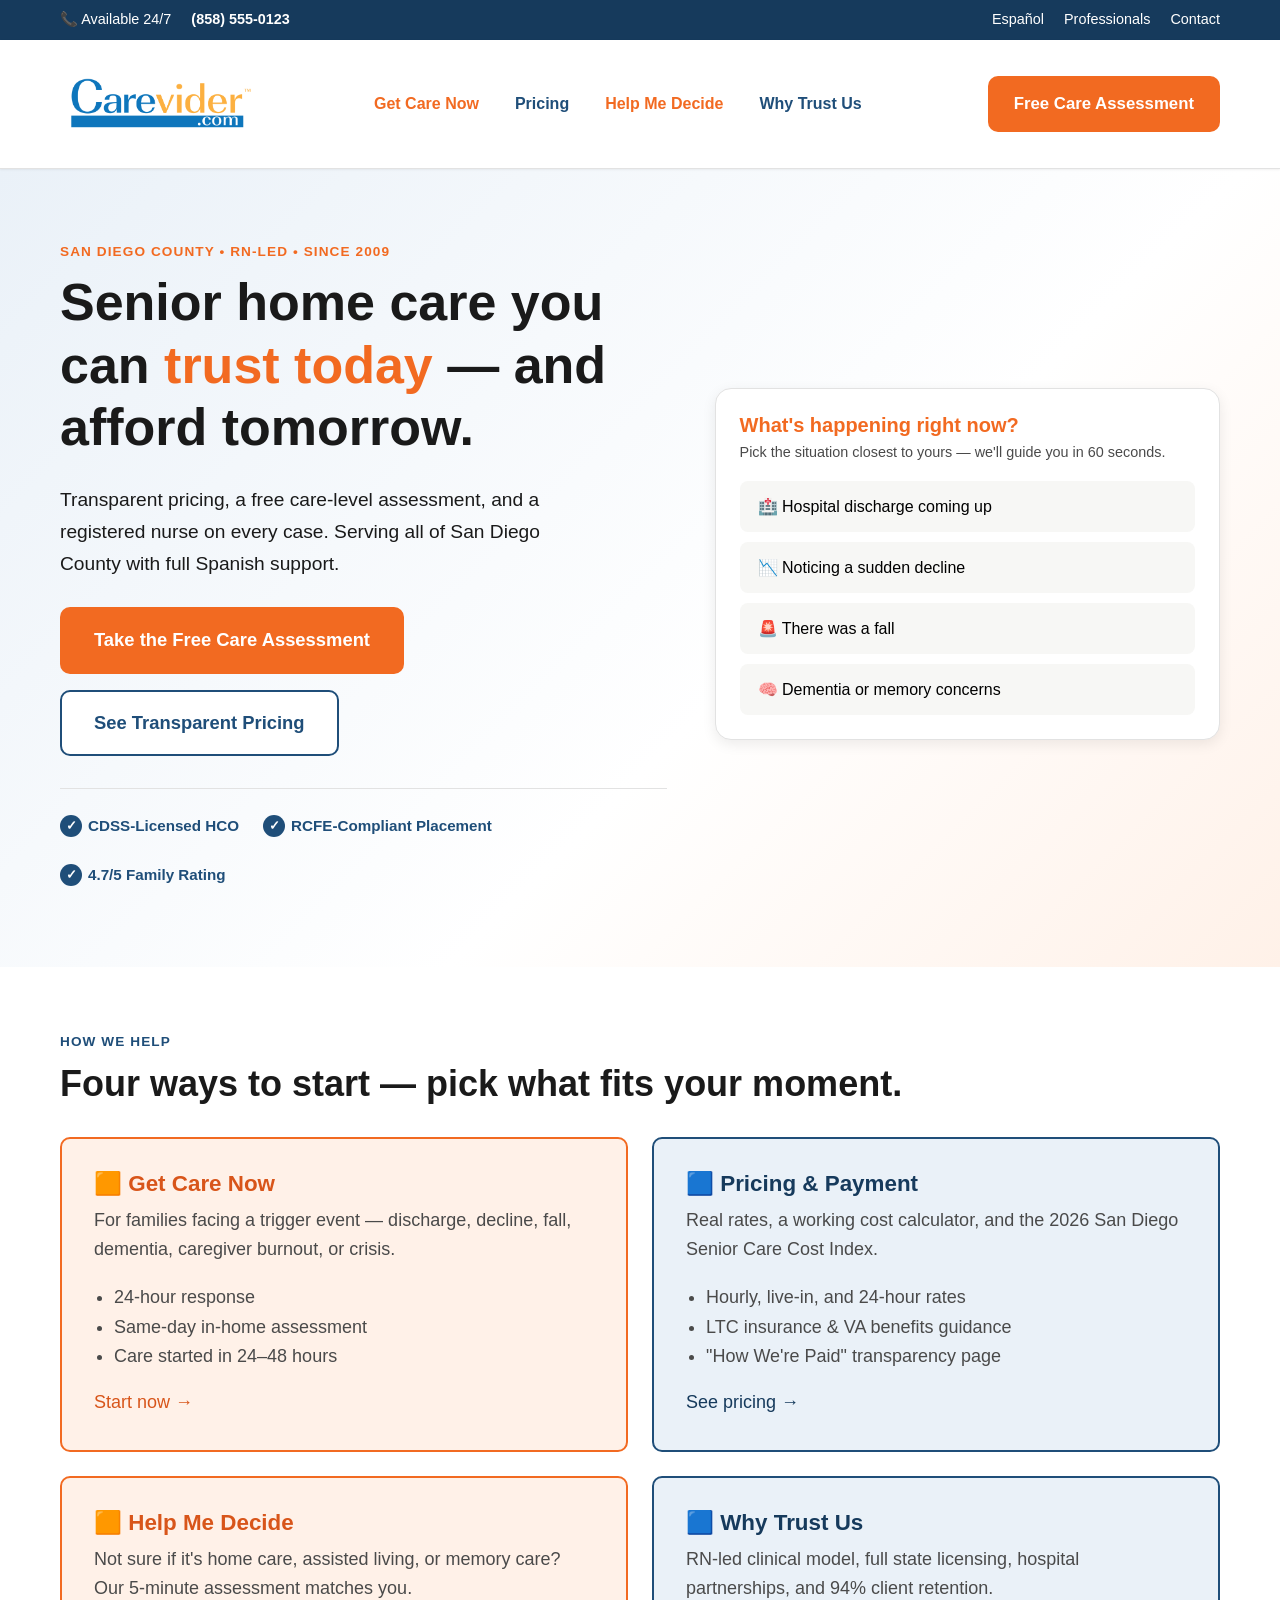
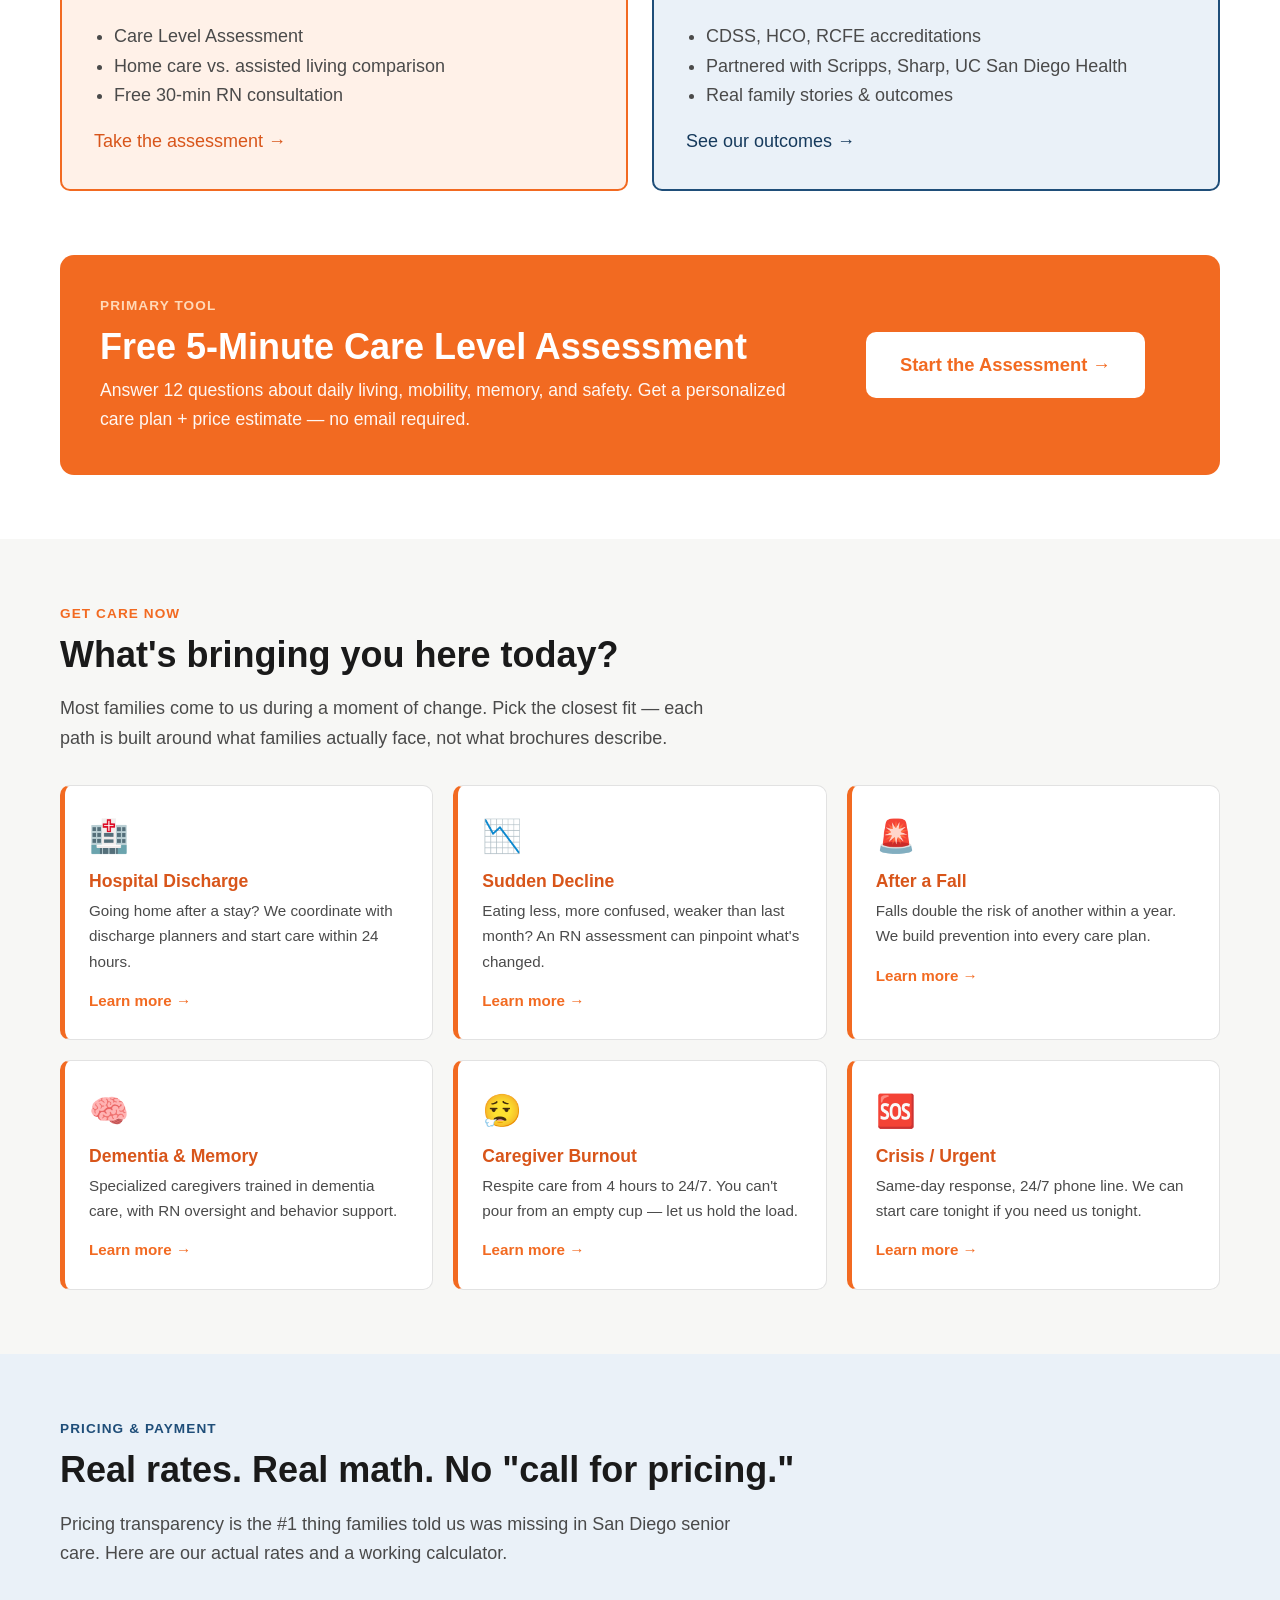
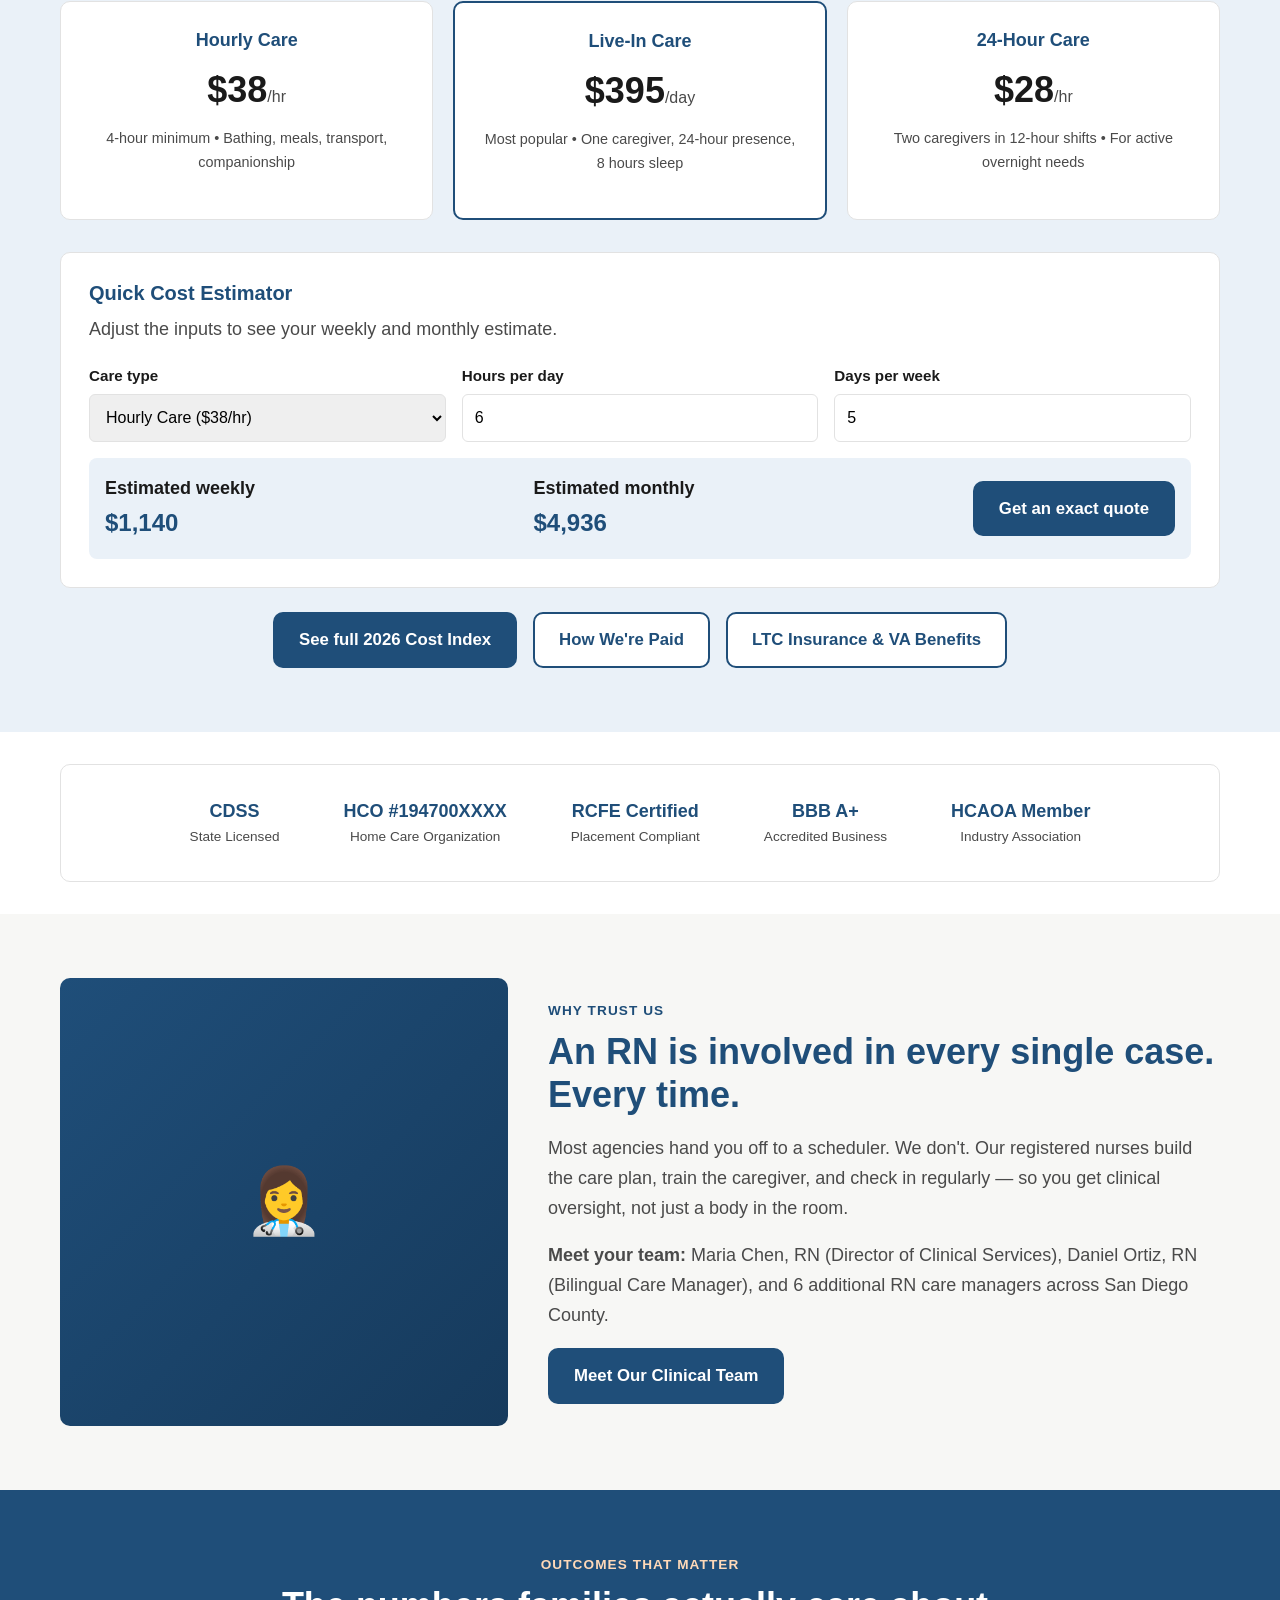
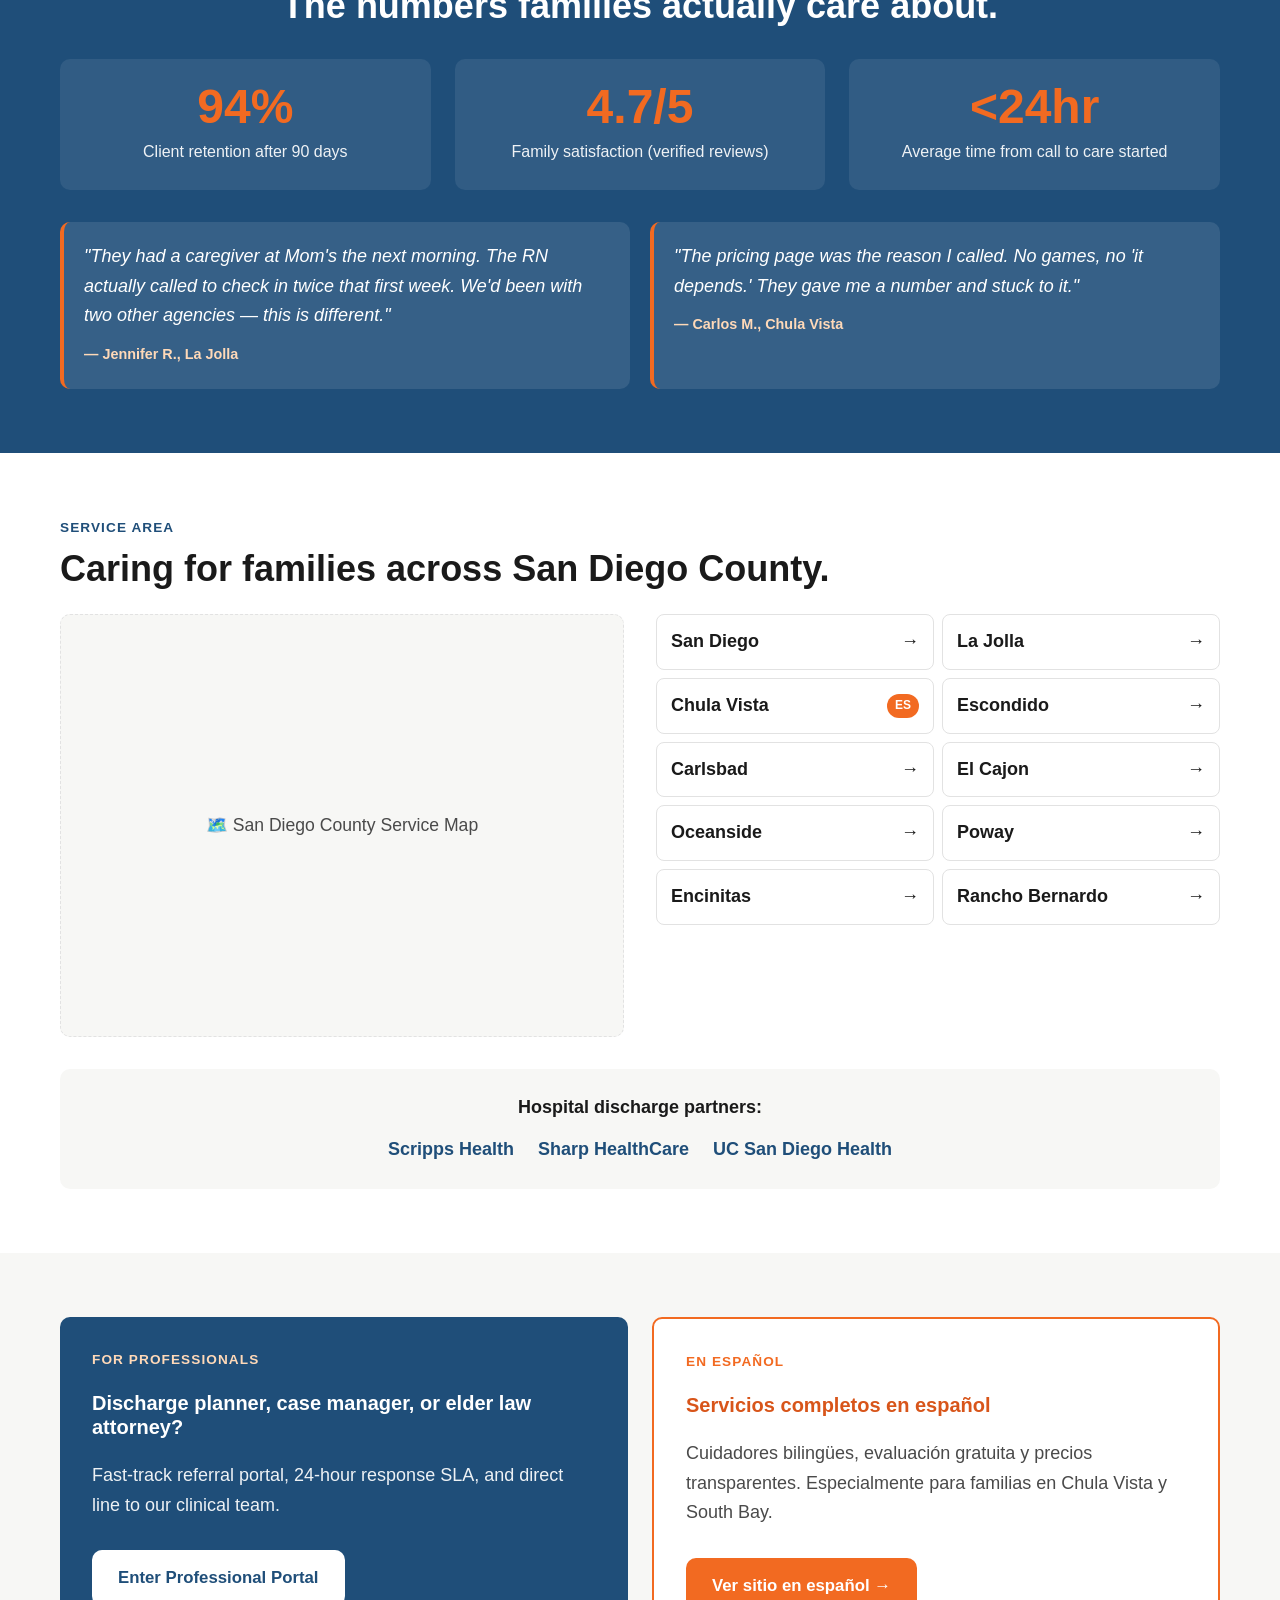
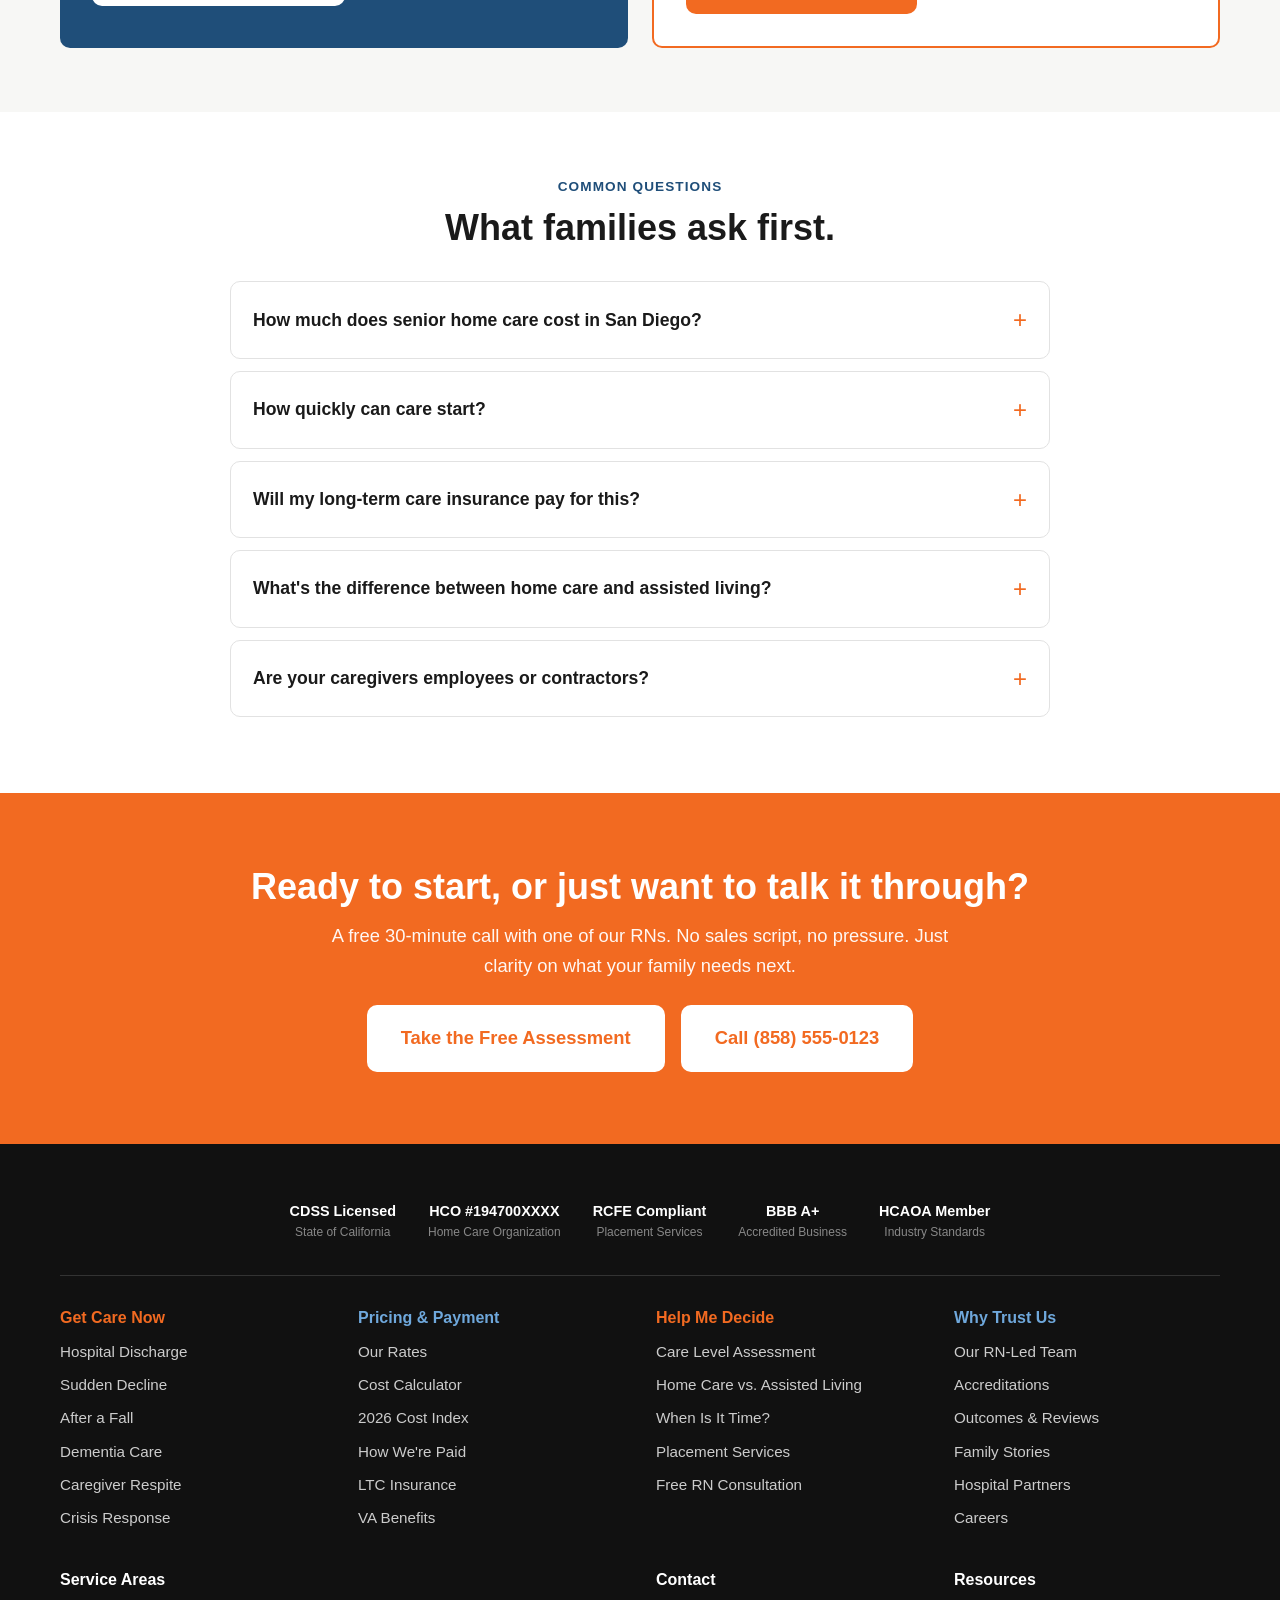
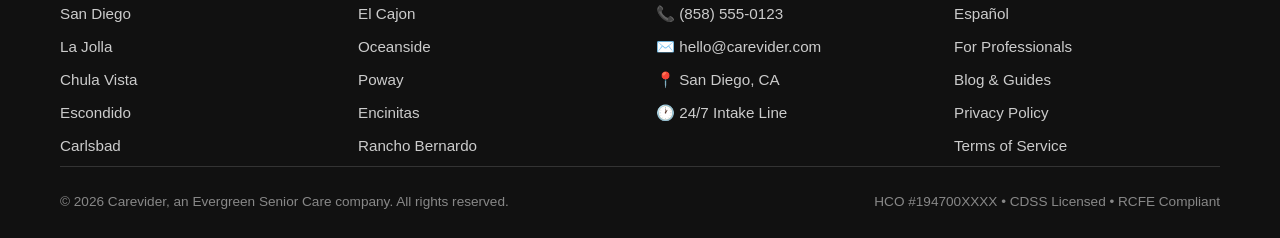
==== src/index.html @ 1961b541 "initial commit" ====
<!DOCTYPE html>
<html lang="en">
<head>
<meta charset="UTF-8" />
<meta name="viewport" content="width=device-width, initial-scale=1.0" />
<meta name="description" content="San Diego's RN-led senior home care and placement agency. Transparent pricing, free care assessment, serving all of San Diego County." />
<title>Carevider — San Diego Senior Home Care & Placement | RN-Led, Transparent Pricing</title>
<link rel="stylesheet" href="../styles.css" />
<style>
  /* ---------- HOMEPAGE-ONLY STYLES ---------- */
  /* Hero (homepage-specific gradient + layout) */
  .home-hero {
    background: linear-gradient(135deg, var(--blue-soft) 0%, #fff 60%, var(--orange-soft) 100%);
    padding: 72px 0 80px;
  }
  .home-hero .hero-grid {
    display: grid; grid-template-columns: 1.2fr 1fr; gap: 48px; align-items: center;
  }
  .home-hero h1 span { color: var(--orange); }
  .home-hero p.lead { font-size: 1.2rem; color: var(--ink); margin-bottom: 28px; max-width: 540px; }
  .home-hero .hero-cta { display: flex; gap: 16px; flex-wrap: wrap; margin-bottom: 32px; }
  .home-hero .trust-strip {
    display: flex; gap: 24px; flex-wrap: wrap; align-items: center;
    padding-top: 24px; border-top: 1px solid var(--line);
    font-size: .95rem; color: var(--ink-soft);
  }
  .home-hero .trust-strip .badge {
    display: inline-flex; align-items: center; gap: 6px;
    font-weight: 600; color: var(--blue);
  }
  .home-hero .trust-strip .badge::before {
    content: "✓"; display: inline-flex; width: 22px; height: 22px;
    background: var(--blue); color: #fff; border-radius: 50%;
    align-items: center; justify-content: center; font-size: .8rem;
  }
  .home-hero .hero-visual {
    background: #fff; border-radius: 16px; padding: 24px;
    box-shadow: var(--shadow-md); border: 1px solid var(--line);
  }
  .home-hero .hero-visual h3 { color: var(--orange); margin-bottom: 4px; }
  .home-hero .hero-visual .small { font-size: .9rem; color: var(--ink-soft); margin-bottom: 16px; }
  .quick-q { display: flex; flex-direction: column; gap: 10px; }
  .quick-q button {
    text-align: left; padding: 14px 16px; background: var(--bg-alt);
    border: 2px solid transparent; border-radius: 8px;
    font-size: 1rem; cursor: pointer; transition: all .15s;
    min-height: 48px;
  }
  .quick-q button:hover { border-color: var(--orange); background: var(--orange-soft); }

  /* Four-pillar 2x2 grid */
  .pillars {
    display: grid; grid-template-columns: repeat(2, 1fr); gap: var(--gap);
  }
  .pillar {
    padding: 32px; border-radius: var(--radius);
    border: 2px solid; background: #fff;
    transition: transform .15s, box-shadow .15s;
  }
  .pillar:hover { transform: translateY(-2px); box-shadow: var(--shadow-md); }
  .pillar.orange { border-color: var(--orange); background: var(--orange-soft); }
  .pillar.blue   { border-color: var(--blue);   background: var(--blue-soft); }
  .pillar h3 { font-size: 1.4rem; margin-bottom: 8px; }
  .pillar.orange h3 { color: var(--orange-dark); }
  .pillar.blue h3   { color: var(--blue-dark); }
  .pillar ul { padding-left: 20px; margin: 12px 0 16px; color: var(--ink-soft); }
  .pillar a.pillar-link { font-weight: 700; }

  /* Assessment teaser band */
  .assessment-teaser {
    background: var(--orange); color: #fff;
    border-radius: 14px; padding: 40px;
    display: grid; grid-template-columns: 2fr 1fr; align-items: center; gap: 32px;
  }
  .assessment-teaser h2 { color: #fff; margin-bottom: 8px; }
  .assessment-teaser p  { color: rgba(255,255,255,.95); margin: 0; font-size: 1.1rem; }
  .assessment-teaser .btn { background: #fff; color: var(--orange); }
  .assessment-teaser .btn:hover { background: var(--bg-alt); }

  /* Pricing wrap + cards */
  .pricing-wrap { background: var(--blue-soft); }
  .pricing-grid {
    display: grid; grid-template-columns: repeat(3, 1fr); gap: 20px; margin-bottom: 32px;
  }
  .rate-card {
    background: #fff; border-radius: var(--radius); padding: 28px;
    border: 1px solid var(--line); text-align: center;
  }
  .rate-card.featured { border: 2px solid var(--blue); }
  .rate-card h4 { color: var(--blue); margin-bottom: 4px; }
  .rate-card .price { font-size: 2.25rem; font-weight: 800; color: var(--ink); margin: 8px 0; }
  .rate-card .price small { font-size: 1rem; color: var(--ink-soft); font-weight: 400; }
  .rate-card .note { font-size: .9rem; color: var(--ink-soft); }
  .calc-card {
    background: #fff; border-radius: var(--radius); padding: 28px;
    border: 1px solid var(--line);
  }
  .calc-card h3 { color: var(--blue); }
  .calc-row { display: flex; gap: 16px; margin-bottom: 16px; flex-wrap: wrap; }
  .calc-row label { flex: 1; min-width: 180px; }
  .calc-row label span { display: block; font-weight: 600; margin-bottom: 6px; font-size: .95rem; }
  .calc-row input, .calc-row select {
    width: 100%; min-height: 48px; padding: 10px 12px;
    border: 1px solid var(--line); border-radius: 6px; font-size: 1rem;
  }
  .calc-result {
    background: var(--blue-soft); border-radius: 8px; padding: 16px;
    display: flex; justify-content: space-between; align-items: center;
    flex-wrap: wrap; gap: 12px; margin-top: 8px;
  }
  .calc-result .est { font-size: 1.5rem; font-weight: 800; color: var(--blue); }
  .pricing-ctas { display: flex; gap: 16px; flex-wrap: wrap; justify-content: center; margin-top: 24px; }

  /* Accreditation strip */
  .accred {
    display: flex; gap: 32px; justify-content: center; flex-wrap: wrap;
    padding: 24px; background: #fff; border: 1px solid var(--line); border-radius: var(--radius);
  }
  .accred .item { text-align: center; padding: 8px 16px; font-weight: 700; color: var(--blue); }
  .accred .item small { display: block; font-weight: 400; color: var(--ink-soft); font-size: .85rem; }

  /* RN block */
  .rn-block { display: grid; grid-template-columns: 1fr 1.5fr; gap: 40px; align-items: center; }
  .rn-photo {
    background: linear-gradient(135deg, var(--blue) 0%, var(--blue-dark) 100%);
    border-radius: var(--radius); aspect-ratio: 1;
    display: flex; align-items: center; justify-content: center;
    color: #fff; font-size: 4rem;
  }
  .rn-block h2 { color: var(--blue); }

  /* Outcomes */
  .outcomes-wrap { background: var(--blue); color: #fff; }
  .outcomes-wrap h2 { color: #fff; text-align: center; }
  .outcomes-wrap .eyebrow { color: #FFD9B8; }
  .outcomes {
    display: grid; grid-template-columns: repeat(3, 1fr); gap: 24px; margin: 32px 0;
  }
  .outcome {
    text-align: center; padding: 24px;
    background: rgba(255,255,255,.08); border-radius: var(--radius);
  }
  .outcome .stat { font-size: 3rem; font-weight: 800; color: var(--orange); line-height: 1; }
  .outcome .label { font-size: 1rem; margin-top: 8px; color: rgba(255,255,255,.92); }
  .testimonials {
    display: grid; grid-template-columns: repeat(2, 1fr); gap: 20px; margin-top: 16px;
  }
  .testimonial {
    background: rgba(255,255,255,.1); padding: 20px; border-radius: var(--radius);
    border-left: 4px solid var(--orange);
  }
  .testimonial p { color: #fff; font-style: italic; margin-bottom: 8px; }
  .testimonial cite { font-style: normal; font-weight: 600; color: #FFD9B8; font-size: .9rem; }

  /* Service area */
  .areas-grid { display: grid; grid-template-columns: 1fr 1fr; gap: 32px; align-items: start; }
  .area-map {
    background: var(--bg-alt); border-radius: var(--radius); aspect-ratio: 4/3;
    display: flex; align-items: center; justify-content: center;
    color: var(--ink-soft); font-size: 1rem; border: 1px dashed var(--line);
    position: relative; overflow: hidden;
  }
  .area-map::before {
    content: "🗺️ San Diego County Service Map";
    position: absolute; top: 50%; left: 50%; transform: translate(-50%, -50%);
    font-size: 1.1rem;
  }
  .area-list { list-style: none; padding: 0; margin: 0; display: grid; grid-template-columns: 1fr 1fr; gap: 8px; }
  .area-list li a {
    display: flex; align-items: center; justify-content: space-between;
    padding: 12px 14px; background: #fff; border: 1px solid var(--line);
    border-radius: 8px; color: var(--ink); font-weight: 600;
    min-height: 48px;
  }
  .area-list li a:hover { border-color: var(--blue); text-decoration: none; background: var(--blue-soft); }
  .area-list .es-flag {
    background: var(--orange); color: #fff; padding: 2px 8px; border-radius: 12px;
    font-size: .75rem; font-weight: 700;
  }
  .hospitals {
    margin-top: 32px; padding: 24px; background: var(--bg-alt);
    border-radius: var(--radius); text-align: center;
  }
  .hospitals .partners {
    display: flex; gap: 24px; justify-content: center; flex-wrap: wrap;
    margin-top: 12px; font-weight: 700; color: var(--blue);
  }

  /* Bridges */
  .bridges { display: grid; grid-template-columns: 1fr 1fr; gap: 24px; }
  .bridge {
    padding: 32px; border-radius: var(--radius);
    display: flex; flex-direction: column; gap: 12px;
  }
  .bridge.pro { background: var(--blue); color: #fff; }
  .bridge.pro h3 { color: #fff; }
  .bridge.pro p  { color: rgba(255,255,255,.92); }
  .bridge.pro .btn { background: #fff; color: var(--blue); align-self: flex-start; }
  .bridge.es { background: #fff; border: 2px solid var(--orange); color: var(--ink); }
  .bridge.es h3 { color: var(--orange-dark); }
  .bridge.es .btn { align-self: flex-start; }

  /* Responsive overrides specific to homepage layouts */
  @media (max-width: 960px) {
    .home-hero .hero-grid { grid-template-columns: 1fr; gap: 32px; }
    .pillars { grid-template-columns: 1fr; }
    .assessment-teaser { grid-template-columns: 1fr; text-align: center; padding: 28px; }
    .pricing-grid { grid-template-columns: 1fr; }
    .rn-block { grid-template-columns: 1fr; }
    .outcomes { grid-template-columns: 1fr; }
    .testimonials { grid-template-columns: 1fr; }
    .areas-grid { grid-template-columns: 1fr; }
    .bridges { grid-template-columns: 1fr; }
  }
</style>
</head>
<body>

<!-- 1. UTILITY BAR -->
<div class="utility-bar">
  <div class="container">
    <div class="utility-left">
      <span class="hide-sm">📞 Available 24/7</span>
      <a href="tel:+18585550123" class="phone">(858) 555-0123</a>
    </div>
    <div class="utility-right">
      <a href="/es/">Español</a>
      <a href="/professional/">Professionals</a>
      <a href="#contact">Contact</a>
    </div>
  </div>
</div>

<!-- 2. STICKY NAV -->
<nav class="nav" aria-label="Primary">
  <div class="nav-inner">
    <a href="index.html" class="logo" aria-label="Carevider home">
      <span class="logo-mark" aria-hidden="true"></span>
      <!-- Carevider -->
    </a>
    <ul class="nav-links">
      <li><a href="care-now/" class="pillar-orange">Get Care Now</a></li>
      <li><a href="pricing/" class="pillar-blue">Pricing</a></li>
      <li><a href="decide/" class="pillar-orange">Help Me Decide</a></li>
      <li><a href="trust/" class="pillar-blue">Why Trust Us</a></li>
    </ul>
    <a href="decide/assessment.html" class="btn btn-orange nav-cta">Free Care Assessment</a>
    <button class="menu-toggle" aria-label="Toggle menu" onclick="document.querySelector('.nav-links').classList.toggle('open')">☰</button>
  </div>
</nav>

<!-- 3. HERO -->
<header class="home-hero">
  <div class="container hero-grid">
    <div>
      <div class="eyebrow orange">San Diego County • RN-Led • Since 2009</div>
      <h1>Senior home care you can <span>trust today</span> — and afford tomorrow.</h1>
      <p class="lead">Transparent pricing, a free care-level assessment, and a registered nurse on every case. Serving all of San Diego County with full Spanish support.</p>
      <div class="hero-cta">
        <a href="decide/assessment.html" class="btn btn-orange btn-lg">Take the Free Care Assessment</a>
        <a href="pricing/" class="btn btn-outline-blue btn-lg">See Transparent Pricing</a>
      </div>
      <div class="trust-strip">
        <span class="badge">CDSS-Licensed HCO</span>
        <span class="badge">RCFE-Compliant Placement</span>
        <span class="badge">4.7/5 Family Rating</span>
      </div>
    </div>
    <aside class="hero-visual" aria-label="Quick start">
      <h3>What's happening right now?</h3>
      <p class="small">Pick the situation closest to yours — we'll guide you in 60 seconds.</p>
      <div class="quick-q">
        <button onclick="location.href='care-now/hospital-discharge.html'">🏥 Hospital discharge coming up</button>
        <button onclick="location.href='care-now/sudden-decline.html'">📉 Noticing a sudden decline</button>
        <button onclick="location.href='care-now/after-a-fall.html'">🚨 There was a fall</button>
        <button onclick="location.href='care-now/dementia-memory.html'">🧠 Dementia or memory concerns</button>
      </div>
    </aside>
  </div>
</header>

<!-- 4. FOUR-PILLAR GRID -->
<section id="pillars">
  <div class="container">
    <div class="eyebrow">How we help</div>
    <h2>Four ways to start — pick what fits your moment.</h2>
    <div class="pillars" style="margin-top: 32px;">
      <a href="care-now/" class="pillar orange" style="text-decoration:none;">
        <h3>🟧 Get Care Now</h3>
        <p>For families facing a trigger event — discharge, decline, fall, dementia, caregiver burnout, or crisis.</p>
        <ul>
          <li>24-hour response</li>
          <li>Same-day in-home assessment</li>
          <li>Care started in 24–48 hours</li>
        </ul>
        <span class="pillar-link" style="color:var(--orange-dark)">Start now →</span>
      </a>
      <a href="pricing/" class="pillar blue" style="text-decoration:none;">
        <h3>🟦 Pricing & Payment</h3>
        <p>Real rates, a working cost calculator, and the 2026 San Diego Senior Care Cost Index.</p>
        <ul>
          <li>Hourly, live-in, and 24-hour rates</li>
          <li>LTC insurance & VA benefits guidance</li>
          <li>"How We're Paid" transparency page</li>
        </ul>
        <span class="pillar-link" style="color:var(--blue-dark)">See pricing →</span>
      </a>
      <a href="decide/" class="pillar orange" style="text-decoration:none;">
        <h3>🟧 Help Me Decide</h3>
        <p>Not sure if it's home care, assisted living, or memory care? Our 5-minute assessment matches you.</p>
        <ul>
          <li>Care Level Assessment</li>
          <li>Home care vs. assisted living comparison</li>
          <li>Free 30-min RN consultation</li>
        </ul>
        <span class="pillar-link" style="color:var(--orange-dark)">Take the assessment →</span>
      </a>
      <a href="trust/" class="pillar blue" style="text-decoration:none;">
        <h3>🟦 Why Trust Us</h3>
        <p>RN-led clinical model, full state licensing, hospital partnerships, and 94% client retention.</p>
        <ul>
          <li>CDSS, HCO, RCFE accreditations</li>
          <li>Partnered with Scripps, Sharp, UC San Diego Health</li>
          <li>Real family stories & outcomes</li>
        </ul>
        <span class="pillar-link" style="color:var(--blue-dark)">See our outcomes →</span>
      </a>
    </div>
  </div>
</section>

<!-- 5. ASSESSMENT TEASER -->
<section style="padding-top:0;">
  <div class="container">
    <div class="assessment-teaser">
      <div>
        <div class="eyebrow" style="color:#FFD9B8">Primary tool</div>
        <h2>Free 5-Minute Care Level Assessment</h2>
        <p>Answer 12 questions about daily living, mobility, memory, and safety. Get a personalized care plan + price estimate — no email required.</p>
      </div>
      <div style="text-align:center">
        <a href="decide/assessment.html" class="btn btn-lg">Start the Assessment →</a>
      </div>
    </div>
  </div>
</section>

<!-- 6. TRIGGER TILES -->
<section style="background:var(--bg-alt);">
  <div class="container">
    <div class="eyebrow orange">Get Care Now</div>
    <h2>What's bringing you here today?</h2>
    <p style="max-width:680px;">Most families come to us during a moment of change. Pick the closest fit — each path is built around what families actually face, not what brochures describe.</p>
    <div class="triggers" style="margin-top:32px;">
      <a href="care-now/hospital-discharge.html" class="trigger-tile">
        <div class="icon">🏥</div>
        <h4>Hospital Discharge</h4>
        <p>Going home after a stay? We coordinate with discharge planners and start care within 24 hours.</p>
        <span class="more">Learn more →</span>
      </a>
      <a href="care-now/sudden-decline.html" class="trigger-tile">
        <div class="icon">📉</div>
        <h4>Sudden Decline</h4>
        <p>Eating less, more confused, weaker than last month? An RN assessment can pinpoint what's changed.</p>
        <span class="more">Learn more →</span>
      </a>
      <a href="care-now/after-a-fall.html" class="trigger-tile">
        <div class="icon">🚨</div>
        <h4>After a Fall</h4>
        <p>Falls double the risk of another within a year. We build prevention into every care plan.</p>
        <span class="more">Learn more →</span>
      </a>
      <a href="care-now/dementia-memory.html" class="trigger-tile">
        <div class="icon">🧠</div>
        <h4>Dementia & Memory</h4>
        <p>Specialized caregivers trained in dementia care, with RN oversight and behavior support.</p>
        <span class="more">Learn more →</span>
      </a>
      <a href="care-now/caregiver-burnout.html" class="trigger-tile">
        <div class="icon">😮‍💨</div>
        <h4>Caregiver Burnout</h4>
        <p>Respite care from 4 hours to 24/7. You can't pour from an empty cup — let us hold the load.</p>
        <span class="more">Learn more →</span>
      </a>
      <a href="care-now/crisis-urgent.html" class="trigger-tile">
        <div class="icon">🆘</div>
        <h4>Crisis / Urgent</h4>
        <p>Same-day response, 24/7 phone line. We can start care tonight if you need us tonight.</p>
        <span class="more">Learn more →</span>
      </a>
    </div>
  </div>
</section>

<!-- 7. PRICING -->
<section id="pricing" class="pricing-wrap">
  <div class="container">
    <div class="eyebrow">Pricing & Payment</div>
    <h2>Real rates. Real math. No "call for pricing."</h2>
    <p style="max-width:680px;">Pricing transparency is the #1 thing families told us was missing in San Diego senior care. Here are our actual rates and a working calculator.</p>

    <div class="pricing-grid" style="margin-top:32px;">
      <div class="rate-card">
        <h4>Hourly Care</h4>
        <div class="price">$38<small>/hr</small></div>
        <p class="note">4-hour minimum • Bathing, meals, transport, companionship</p>
      </div>
      <div class="rate-card featured">
        <h4>Live-In Care</h4>
        <div class="price">$395<small>/day</small></div>
        <p class="note">Most popular • One caregiver, 24-hour presence, 8 hours sleep</p>
      </div>
      <div class="rate-card">
        <h4>24-Hour Care</h4>
        <div class="price">$28<small>/hr</small></div>
        <p class="note">Two caregivers in 12-hour shifts • For active overnight needs</p>
      </div>
    </div>

    <div class="calc-card">
      <h3>Quick Cost Estimator</h3>
      <p>Adjust the inputs to see your weekly and monthly estimate.</p>
      <div class="calc-row">
        <label>
          <span>Care type</span>
          <select id="calc-type">
            <option value="38">Hourly Care ($38/hr)</option>
            <option value="28">24-Hour Care ($28/hr)</option>
          </select>
        </label>
        <label>
          <span>Hours per day</span>
          <input id="calc-hours" type="number" value="6" min="1" max="24" />
        </label>
        <label>
          <span>Days per week</span>
          <input id="calc-days" type="number" value="5" min="1" max="7" />
        </label>
      </div>
      <div class="calc-result">
        <div>
          <div style="font-weight:600;">Estimated weekly</div>
          <div class="est" id="calc-weekly">$1,140</div>
        </div>
        <div>
          <div style="font-weight:600;">Estimated monthly</div>
          <div class="est" id="calc-monthly">$4,940</div>
        </div>
        <a href="decide/assessment.html" class="btn btn-blue">Get an exact quote</a>
      </div>
    </div>

    <div class="pricing-ctas">
      <a href="pricing/cost-index.html" class="btn btn-blue">See full 2026 Cost Index</a>
      <a href="pricing/how-were-paid.html" class="btn btn-outline-blue">How We're Paid</a>
      <a href="pricing/ltc-insurance.html" class="btn btn-outline-blue">LTC Insurance & VA Benefits</a>
    </div>
  </div>
</section>

<!-- 8. ACCREDITATIONS -->
<section style="padding-top:32px; padding-bottom:32px;">
  <div class="container">
    <div class="accred">
      <div class="item">CDSS<small>State Licensed</small></div>
      <div class="item">HCO #194700XXXX<small>Home Care Organization</small></div>
      <div class="item">RCFE Certified<small>Placement Compliant</small></div>
      <div class="item">BBB A+<small>Accredited Business</small></div>
      <div class="item">HCAOA Member<small>Industry Association</small></div>
    </div>
  </div>
</section>

<!-- 9. RN TEAM -->
<section style="background:var(--bg-alt);">
  <div class="container rn-block">
    <div class="rn-photo" aria-hidden="true">👩‍⚕️</div>
    <div>
      <div class="eyebrow">Why Trust Us</div>
      <h2>An RN is involved in every single case. Every time.</h2>
      <p>Most agencies hand you off to a scheduler. We don't. Our registered nurses build the care plan, train the caregiver, and check in regularly — so you get clinical oversight, not just a body in the room.</p>
      <p><strong>Meet your team:</strong> Maria Chen, RN (Director of Clinical Services), Daniel Ortiz, RN (Bilingual Care Manager), and 6 additional RN care managers across San Diego County.</p>
      <a href="trust/team.html" class="btn btn-blue">Meet Our Clinical Team</a>
    </div>
  </div>
</section>

<!-- 10. OUTCOMES -->
<section id="outcomes" class="outcomes-wrap">
  <div class="container">
    <div class="eyebrow" style="text-align:center;">Outcomes that matter</div>
    <h2>The numbers families actually care about.</h2>
    <div class="outcomes">
      <div class="outcome">
        <div class="stat">94%</div>
        <div class="label">Client retention after 90 days</div>
      </div>
      <div class="outcome">
        <div class="stat">4.7/5</div>
        <div class="label">Family satisfaction (verified reviews)</div>
      </div>
      <div class="outcome">
        <div class="stat">&lt;24hr</div>
        <div class="label">Average time from call to care started</div>
      </div>
    </div>
    <div class="testimonials">
      <div class="testimonial">
        <p>"They had a caregiver at Mom's the next morning. The RN actually called to check in twice that first week. We'd been with two other agencies — this is different."</p>
        <cite>— Jennifer R., La Jolla</cite>
      </div>
      <div class="testimonial">
        <p>"The pricing page was the reason I called. No games, no 'it depends.' They gave me a number and stuck to it."</p>
        <cite>— Carlos M., Chula Vista</cite>
      </div>
    </div>
  </div>
</section>

<!-- 11. SERVICE AREA -->
<section>
  <div class="container">
    <div class="eyebrow">Service area</div>
    <h2>Caring for families across San Diego County.</h2>
    <div class="areas-grid" style="margin-top:24px;">
      <div class="area-map" role="img" aria-label="Map of San Diego County service areas"></div>
      <ul class="area-list">
        <li><a href="areas/san-diego.html">San Diego <span>→</span></a></li>
        <li><a href="areas/la-jolla.html">La Jolla <span>→</span></a></li>
        <li><a href="areas/chula-vista.html">Chula Vista <span class="es-flag">ES</span></a></li>
        <li><a href="areas/escondido.html">Escondido <span>→</span></a></li>
        <li><a href="areas/carlsbad.html">Carlsbad <span>→</span></a></li>
        <li><a href="areas/el-cajon.html">El Cajon <span>→</span></a></li>
        <li><a href="areas/oceanside.html">Oceanside <span>→</span></a></li>
        <li><a href="areas/poway.html">Poway <span>→</span></a></li>
        <li><a href="areas/encinitas.html">Encinitas <span>→</span></a></li>
        <li><a href="areas/rancho-bernardo.html">Rancho Bernardo <span>→</span></a></li>
      </ul>
    </div>
    <div class="hospitals">
      <strong>Hospital discharge partners:</strong>
      <div class="partners">
        <span>Scripps Health</span>
        <span>Sharp HealthCare</span>
        <span>UC San Diego Health</span>
      </div>
    </div>
  </div>
</section>

<!-- 12. BRIDGES -->
<section style="background:var(--bg-alt);">
  <div class="container">
    <div class="bridges">
      <div class="bridge pro" id="professional">
        <div class="eyebrow" style="color:#FFD9B8;">For professionals</div>
        <h3>Discharge planner, case manager, or elder law attorney?</h3>
        <p>Fast-track referral portal, 24-hour response SLA, and direct line to our clinical team.</p>
        <a href="/professional/" class="btn">Enter Professional Portal</a>
      </div>
      <div class="bridge es">
        <div class="eyebrow orange">En español</div>
        <h3>Servicios completos en español</h3>
        <p>Cuidadores bilingües, evaluación gratuita y precios transparentes. Especialmente para familias en Chula Vista y South Bay.</p>
        <a href="/es/" class="btn btn-orange">Ver sitio en español →</a>
      </div>
    </div>
  </div>
</section>

<!-- 13. FAQ -->
<section>
  <div class="container">
    <div class="eyebrow" style="text-align:center;">Common questions</div>
    <h2 style="text-align:center;">What families ask first.</h2>
    <div class="faq-list" style="margin-top:32px;">
      <details>
        <summary>How much does senior home care cost in San Diego?</summary>
        <div class="answer">Hourly home care in San Diego averages $36–$42 per hour in 2026. Carevider's standard rate is $38/hr with a 4-hour minimum. Live-in care averages $385–$420/day; ours is $395/day. 24-hour shift care runs $28/hr with two caregivers. Final pricing depends on care level, location, and any specialty needs like dementia or hospice support.</div>
      </details>
      <details>
        <summary>How quickly can care start?</summary>
        <div class="answer">For most cases in San Diego County, we can start care within 24–48 hours of the initial call. For hospital discharges and crisis situations, same-day starts are common — we maintain a 24/7 intake line and on-call RN team specifically for this.</div>
      </details>
      <details>
        <summary>Will my long-term care insurance pay for this?</summary>
        <div class="answer">Yes, in most cases. We accept all major LTC insurance policies (Genworth, John Hancock, Mutual of Omaha, and others) and bill them directly so you don't pay out of pocket and wait for reimbursement. We also help VA-eligible families access the Aid & Attendance benefit.</div>
      </details>
      <details>
        <summary>What's the difference between home care and assisted living?</summary>
        <div class="answer">Home care brings caregivers to your loved one's home — they keep their environment, routine, and independence. Assisted living moves them to a residential community with on-site staff. We do both: home care directly, and placement assistance for assisted living and memory care communities at no cost to your family.</div>
      </details>
      <details>
        <summary>Are your caregivers employees or contractors?</summary>
        <div class="answer">All Carevider caregivers are W-2 employees — never independent contractors. They are background-checked, TB-tested, CPR-certified, and complete 40+ hours of training before their first shift. We carry full workers' compensation and liability insurance, so families are never liable for caregiver injury or tax obligations.</div>
      </details>
    </div>
  </div>
</section>

<!-- 14. FINAL CTA BAND -->
<section class="final-cta">
  <h2>Ready to start, or just want to talk it through?</h2>
  <p>A free 30-minute call with one of our RNs. No sales script, no pressure. Just clarity on what your family needs next.</p>
  <div class="cta-row">
    <a href="decide/assessment.html" class="btn btn-lg">Take the Free Assessment</a>
    <a href="tel:+18585550123" class="btn btn-lg btn-outline-white">Call (858) 555-0123</a>
  </div>
</section>

<!-- 15. FOOTER -->
<footer id="contact">
  <div class="container">
    <div class="footer-credentials">
      <div class="cred">CDSS Licensed<small>State of California</small></div>
      <div class="cred">HCO #194700XXXX<small>Home Care Organization</small></div>
      <div class="cred">RCFE Compliant<small>Placement Services</small></div>
      <div class="cred">BBB A+<small>Accredited Business</small></div>
      <div class="cred">HCAOA Member<small>Industry Standards</small></div>
    </div>

    <div class="footer-grid">
      <div class="footer-col orange">
        <h4>Get Care Now</h4>
        <ul>
          <li><a href="care-now/hospital-discharge.html">Hospital Discharge</a></li>
          <li><a href="care-now/sudden-decline.html">Sudden Decline</a></li>
          <li><a href="care-now/after-a-fall.html">After a Fall</a></li>
          <li><a href="care-now/dementia-memory.html">Dementia Care</a></li>
          <li><a href="care-now/caregiver-burnout.html">Caregiver Respite</a></li>
          <li><a href="care-now/crisis-urgent.html">Crisis Response</a></li>
        </ul>
      </div>
      <div class="footer-col blue">
        <h4>Pricing & Payment</h4>
        <ul>
          <li><a href="pricing/">Our Rates</a></li>
          <li><a href="pricing/calculator.html">Cost Calculator</a></li>
          <li><a href="pricing/cost-index.html">2026 Cost Index</a></li>
          <li><a href="pricing/how-were-paid.html">How We're Paid</a></li>
          <li><a href="pricing/ltc-insurance.html">LTC Insurance</a></li>
          <li><a href="pricing/va-benefits.html">VA Benefits</a></li>
        </ul>
      </div>
      <div class="footer-col orange">
        <h4>Help Me Decide</h4>
        <ul>
          <li><a href="decide/assessment.html">Care Level Assessment</a></li>
          <li><a href="decide/home-vs-assisted.html">Home Care vs. Assisted Living</a></li>
          <li><a href="decide/when-is-it-time.html">When Is It Time?</a></li>
          <li><a href="decide/placement.html">Placement Services</a></li>
          <li><a href="decide/rn-consultation.html">Free RN Consultation</a></li>
        </ul>
      </div>
      <div class="footer-col blue">
        <h4>Why Trust Us</h4>
        <ul>
          <li><a href="trust/team.html">Our RN-Led Team</a></li>
          <li><a href="trust/accreditations.html">Accreditations</a></li>
          <li><a href="trust/outcomes.html">Outcomes & Reviews</a></li>
          <li><a href="trust/stories.html">Family Stories</a></li>
          <li><a href="trust/hospital-partners.html">Hospital Partners</a></li>
          <li><a href="trust/careers.html">Careers</a></li>
        </ul>
      </div>
    </div>

    <div class="footer-grid" style="margin-bottom:0;">
      <div class="footer-col">
        <h4>Service Areas</h4>
        <ul>
          <li><a href="areas/san-diego.html">San Diego</a></li>
          <li><a href="areas/la-jolla.html">La Jolla</a></li>
          <li><a href="areas/chula-vista.html">Chula Vista</a></li>
          <li><a href="areas/escondido.html">Escondido</a></li>
          <li><a href="areas/carlsbad.html">Carlsbad</a></li>
        </ul>
      </div>
      <div class="footer-col">
        <h4>&nbsp;</h4>
        <ul>
          <li><a href="areas/el-cajon.html">El Cajon</a></li>
          <li><a href="areas/oceanside.html">Oceanside</a></li>
          <li><a href="areas/poway.html">Poway</a></li>
          <li><a href="areas/encinitas.html">Encinitas</a></li>
          <li><a href="areas/rancho-bernardo.html">Rancho Bernardo</a></li>
        </ul>
      </div>
      <div class="footer-col">
        <h4>Contact</h4>
        <ul>
          <li>📞 <a href="tel:+18585550123">(858) 555-0123</a></li>
          <li>✉️ <a href="mailto:hello@carevider.com">hello@carevider.com</a></li>
          <li>📍 San Diego, CA</li>
          <li>🕐 24/7 Intake Line</li>
        </ul>
      </div>
      <div class="footer-col">
        <h4>Resources</h4>
        <ul>
          <li><a href="/es/">Español</a></li>
          <li><a href="/professional/">For Professionals</a></li>
          <li><a href="/blog/">Blog & Guides</a></li>
          <li><a href="/privacy/">Privacy Policy</a></li>
          <li><a href="/terms/">Terms of Service</a></li>
        </ul>
      </div>
    </div>

    <div class="footer-bottom">
      <div>© 2026 Carevider, an Evergreen Senior Care company. All rights reserved.</div>
      <div>HCO #194700XXXX • CDSS Licensed • RCFE Compliant</div>
    </div>
  </div>
</footer>

<!-- MOBILE STICKY CTA BAR -->
<div class="mobile-sticky" aria-label="Quick actions">
  <div class="row">
    <a href="tel:+18585550123" class="btn btn-blue">📞 Call</a>
    <a href="decide/assessment.html" class="btn btn-orange">Free Assessment</a>
  </div>
</div>

<!-- Cost calculator + nav UX -->
<script>
  (function () {
    const type   = document.getElementById('calc-type');
    const hours  = document.getElementById('calc-hours');
    const days   = document.getElementById('calc-days');
    const weekly = document.getElementById('calc-weekly');
    const monthly= document.getElementById('calc-monthly');

    function fmt(n) { return '$' + Math.round(n).toLocaleString('en-US'); }
    function update() {
      const rate = parseFloat(type.value) || 38;
      const h = Math.max(1, Math.min(24, parseInt(hours.value, 10) || 0));
      const d = Math.max(1, Math.min(7,  parseInt(days.value, 10)  || 0));
      const w = rate * h * d;
      weekly.textContent  = fmt(w);
      monthly.textContent = fmt(w * 4.33);
    }
    [type, hours, days].forEach(el => el && el.addEventListener('input', update));
    update();
  })();

  document.addEventListener('click', function (e) {
    if (e.target.matches('.nav-links a')) {
      document.querySelector('.nav-links').classList.remove('open');
    }
  });
</script>

</body>
</html>
---- styles.css ----
/* ============================================================
   CAREVIDER — SHARED STYLESHEET
   Used across all pages. Tokens locked from homepage build.
   ============================================================ */

/* ---------- DESIGN TOKENS ---------- */
:root {
  --orange: #F26A21;
  --orange-dark: #D8551A;
  --orange-soft: #FFF1E8;
  --blue: #1F4E79;
  --blue-dark: #163A5C;
  --blue-soft: #EAF1F8;
  --ink: #1A1A1A;
  --ink-soft: #4A4A4A;
  --line: #E2E2E2;
  --bg: #FFFFFF;
  --bg-alt: #F7F7F5;
  --radius: 10px;
  --shadow-sm: 0 1px 2px rgba(0,0,0,.06);
  --shadow-md: 0 4px 14px rgba(0,0,0,.08);
  --max: 1200px;
  --gap: 24px;
}

/* ---------- BASE ---------- */
*,*::before,*::after { box-sizing: border-box; }
html { scroll-behavior: smooth; }
body {
  margin: 0;
  font-family: -apple-system, BlinkMacSystemFont, "Segoe UI", Roboto, "Helvetica Neue", Arial, sans-serif;
  font-size: 18px;
  line-height: 1.65;
  color: var(--ink);
  background: var(--bg);
  -webkit-font-smoothing: antialiased;
}
h1,h2,h3,h4 { line-height: 1.2; margin: 0 0 .5em; color: var(--ink); font-weight: 700; }
h1 { font-size: clamp(2rem, 4.5vw, 3.25rem); }
h2 { font-size: clamp(1.6rem, 3vw, 2.25rem); }
h3 { font-size: 1.25rem; }
p  { margin: 0 0 1em; color: var(--ink-soft); }
a  { color: var(--blue); text-decoration: none; }
a:hover { text-decoration: underline; }
img { max-width: 100%; display: block; }
.container { max-width: var(--max); margin: 0 auto; padding: 0 20px; }
section { padding: 64px 0; }
.eyebrow { text-transform: uppercase; letter-spacing: .08em; font-size: .85rem; font-weight: 700; color: var(--blue); margin-bottom: 8px; }
.eyebrow.orange { color: var(--orange); }

/* ---------- BUTTONS (48×48 min) ---------- */
.btn {
  display: inline-flex; align-items: center; justify-content: center;
  min-height: 48px; padding: 12px 24px; border-radius: var(--radius);
  font-size: 1.05rem; font-weight: 600; text-decoration: none;
  border: 2px solid transparent; cursor: pointer; transition: all .15s ease;
  white-space: nowrap;
}
.btn-orange { background: var(--orange); color: #fff; }
.btn-orange:hover { background: var(--orange-dark); text-decoration: none; }
.btn-blue { background: var(--blue); color: #fff; }
.btn-blue:hover { background: var(--blue-dark); text-decoration: none; }
.btn-outline-blue { background: #fff; color: var(--blue); border-color: var(--blue); }
.btn-outline-blue:hover { background: var(--blue-soft); text-decoration: none; }
.btn-outline-white { background: transparent; color: #fff; border-color: #fff; }
.btn-outline-white:hover { background: rgba(255,255,255,.1); text-decoration: none; }
.btn-ghost { background: transparent; color: var(--ink); }
.btn-lg { min-height: 56px; padding: 16px 32px; font-size: 1.15rem; }

/* ---------- UTILITY BAR ---------- */
.utility-bar { background: var(--blue-dark); color: #fff; font-size: .9rem; padding: 8px 0; }
.utility-bar .container { display: flex; justify-content: space-between; align-items: center; gap: 16px; flex-wrap: wrap; }
.utility-bar a { color: #fff; }
.utility-left, .utility-right { display: flex; gap: 20px; align-items: center; }
.utility-bar .phone { font-weight: 700; }

/* ---------- NAV ---------- */
.nav { position: sticky; top: 0; z-index: 100; background: #fff; border-bottom: 1px solid var(--line); box-shadow: var(--shadow-sm); }
.nav-inner { display: flex; align-items: center; justify-content: space-between; padding: 14px 20px; max-width: var(--max); margin: 0 auto; }
.logo { display: flex; align-items: center; gap: 10px; font-size: 1.5rem; font-weight: 800; color: var(--ink); text-decoration: none; }
/* .logo-mark { width: 36px; height: 36px; background: linear-gradient(135deg, var(--blue) 0% 50%, var(--orange) 50% 100%); border-radius: 8px; } */
.logo-mark { width: 200px; height: 100px; background-image: url('./src/assets/CareviderTM-White-Logo.png'); background-size: contain; background-repeat: no-repeat; background-position: center;  border-radius: 8px; }

.nav-links { display: flex; gap: 8px; align-items: center; list-style: none; margin: 0; padding: 0; }
.nav-links a { padding: 10px 14px; color: var(--ink); font-weight: 600; font-size: 1rem; border-radius: 6px; }
.nav-links a:hover { background: var(--bg-alt); text-decoration: none; }
.nav-links a.active { background: var(--bg-alt); }
.nav-links .pillar-orange { color: var(--orange); }
.nav-links .pillar-blue   { color: var(--blue); }
.nav-cta { margin-left: 12px; }
.menu-toggle { display: none; background: none; border: 0; font-size: 1.5rem; cursor: pointer; }

/* ---------- BREADCRUMBS ---------- */
.breadcrumbs { background: var(--bg-alt); padding: 12px 0; font-size: .9rem; }
.breadcrumbs ol { list-style: none; padding: 0; margin: 0; display: flex; flex-wrap: wrap; gap: 8px; align-items: center; }
.breadcrumbs li::after { content: "›"; margin-left: 8px; color: var(--ink-soft); }
.breadcrumbs li:last-child::after { content: ""; }
.breadcrumbs li[aria-current] { color: var(--ink-soft); }

/* ---------- PAGE HERO (pillar + leaf) ---------- */
.page-hero { padding: 56px 0 48px; background: linear-gradient(135deg, var(--orange-soft) 0%, #fff 100%); }
.page-hero.blue { background: linear-gradient(135deg, var(--blue-soft) 0%, #fff 100%); }
.page-hero .container { display: grid; grid-template-columns: 1.4fr 1fr; gap: 40px; align-items: center; }
.page-hero h1 { margin-bottom: 12px; }
.page-hero .lead { font-size: 1.15rem; color: var(--ink); max-width: 600px; margin-bottom: 24px; }
.page-hero .hero-cta { display: flex; gap: 12px; flex-wrap: wrap; }
.page-hero-card { background: #fff; border-radius: 14px; padding: 24px; box-shadow: var(--shadow-md); border: 1px solid var(--line); }
.page-hero-card h3 { color: var(--orange); margin-bottom: 4px; }
.page-hero-card.blue h3 { color: var(--blue); }
.page-hero-card ul { padding-left: 20px; margin: 12px 0 0; }
.page-hero-card li { margin-bottom: 6px; }

/* ---------- TRIGGER TILES (used on hub + homepage) ---------- */
.triggers { display: grid; grid-template-columns: repeat(3, 1fr); gap: 20px; }
.trigger-tile { background: #fff; border: 1px solid var(--line); border-left: 5px solid var(--orange); border-radius: var(--radius); padding: 24px; transition: all .15s; display: block; color: inherit; text-decoration: none; }
.trigger-tile:hover { border-left-color: var(--orange-dark); box-shadow: var(--shadow-md); transform: translateY(-2px); text-decoration: none; }
.trigger-tile .icon { font-size: 2rem; margin-bottom: 8px; }
.trigger-tile h4 { color: var(--orange-dark); margin-bottom: 6px; font-size: 1.1rem; }
.trigger-tile p { font-size: .95rem; margin: 0 0 12px; }
.trigger-tile .more { color: var(--orange); font-weight: 700; font-size: .95rem; }

/* ---------- STEP / TIMELINE ---------- */
.steps { display: grid; grid-template-columns: repeat(4, 1fr); gap: 20px; counter-reset: step; }
.step { background: #fff; border: 1px solid var(--line); border-radius: var(--radius); padding: 24px; position: relative; counter-increment: step; }
.step::before { content: counter(step); position: absolute; top: -16px; left: 20px; width: 36px; height: 36px; background: var(--orange); color: #fff; border-radius: 50%; display: flex; align-items: center; justify-content: center; font-weight: 700; font-size: 1.1rem; }
.step h4 { margin-top: 12px; color: var(--orange-dark); }

/* ---------- CALLOUT BANDS ---------- */
.callout { padding: 32px; border-radius: var(--radius); margin: 24px 0; }
.callout.orange { background: var(--orange-soft); border-left: 5px solid var(--orange); }
.callout.blue   { background: var(--blue-soft);   border-left: 5px solid var(--blue); }
.callout h3 { margin-top: 0; }

/* ---------- CHECKLIST ---------- */
.checklist { list-style: none; padding: 0; margin: 0; display: grid; grid-template-columns: 1fr 1fr; gap: 12px; }
.checklist li { padding-left: 32px; position: relative; }
.checklist li::before {
  content: "✓"; position: absolute; left: 0; top: 2px;
  width: 22px; height: 22px; background: var(--blue); color: #fff;
  border-radius: 50%; display: inline-flex; align-items: center; justify-content: center; font-size: .8rem;
}

/* ---------- TWO-COLUMN CONTENT ---------- */
.two-col { display: grid; grid-template-columns: 2fr 1fr; gap: 40px; align-items: start; }
.sidebar-card { background: var(--bg-alt); border-radius: var(--radius); padding: 24px; border: 1px solid var(--line); position: sticky; top: 90px; }
.sidebar-card h4 { color: var(--blue); margin-top: 0; }
.sidebar-card ul { padding-left: 20px; margin: 8px 0 16px; }

/* ---------- FAQ ---------- */
.faq-list { max-width: 820px; margin: 0 auto; }
details { background: #fff; border: 1px solid var(--line); border-radius: var(--radius); padding: 0; margin-bottom: 12px; overflow: hidden; }
details summary { list-style: none; cursor: pointer; padding: 18px 22px; font-weight: 700; font-size: 1.1rem; color: var(--ink); display: flex; justify-content: space-between; align-items: center; min-height: 48px; }
details summary::-webkit-details-marker { display: none; }
details summary::after { content: "+"; color: var(--orange); font-size: 1.5rem; font-weight: 400; }
details[open] summary::after { content: "–"; }
details[open] summary { border-bottom: 1px solid var(--line); }
details .answer { padding: 18px 22px; color: var(--ink-soft); }

/* ---------- FINAL CTA ---------- */
.final-cta { background: var(--orange); color: #fff; text-align: center; padding: 72px 20px; }
.final-cta h2 { color: #fff; margin-bottom: 12px; }
.final-cta p { color: rgba(255,255,255,.95); font-size: 1.15rem; max-width: 620px; margin: 0 auto 24px; }
.final-cta .btn { background: #fff; color: var(--orange); }
.final-cta .btn:hover { background: var(--bg-alt); }
.final-cta .cta-row { display: flex; gap: 16px; justify-content: center; flex-wrap: wrap; }

/* ---------- FOOTER ---------- */
footer { background: #111; color: #ccc; padding: 56px 0 24px; font-size: .95rem; }
footer a { color: #ccc; }
footer a:hover { color: #fff; }
.footer-credentials { display: flex; gap: 32px; justify-content: center; flex-wrap: wrap; padding-bottom: 32px; margin-bottom: 32px; border-bottom: 1px solid #333; text-align: center; }
.footer-credentials .cred { color: #fff; font-weight: 600; font-size: .9rem; }
.footer-credentials .cred small { display: block; color: #888; font-weight: 400; }
.footer-grid { display: grid; grid-template-columns: repeat(4, 1fr); gap: 32px; margin-bottom: 32px; }
.footer-col h4 { color: #fff; font-size: 1rem; margin-bottom: 12px; }
.footer-col.orange h4 { color: var(--orange); }
.footer-col.blue h4   { color: #6FA8DC; }
.footer-col ul { list-style: none; padding: 0; margin: 0; }
.footer-col li { margin-bottom: 8px; }
.footer-bottom { display: flex; justify-content: space-between; align-items: center; flex-wrap: wrap; gap: 12px; padding-top: 24px; border-top: 1px solid #333; font-size: .85rem; color: #888; }

/* ---------- MOBILE STICKY BAR ---------- */
.mobile-sticky { display: none; position: fixed; bottom: 0; left: 0; right: 0; background: #fff; border-top: 1px solid var(--line); padding: 10px 12px; z-index: 200; box-shadow: 0 -2px 10px rgba(0,0,0,.08); }
.mobile-sticky .row { display: flex; gap: 8px; }
.mobile-sticky .btn { flex: 1; min-height: 52px; font-size: 1rem; padding: 8px 12px; }

/* ---------- RESPONSIVE ---------- */
@media (max-width: 960px) {
  .nav-links { display: none; }
  .menu-toggle { display: block; }
  .nav-cta { display: none; }
  .nav-links.open { display: flex; flex-direction: column; position: absolute; top: 100%; left: 0; right: 0; background: #fff; border-bottom: 1px solid var(--line); padding: 12px 20px; gap: 4px; box-shadow: var(--shadow-md); }
  .nav-links.open a { padding: 14px; width: 100%; }
  .page-hero .container { grid-template-columns: 1fr; }
  .triggers { grid-template-columns: repeat(2, 1fr); }
  .steps { grid-template-columns: repeat(2, 1fr); }
  .checklist { grid-template-columns: 1fr; }
  .two-col { grid-template-columns: 1fr; }
  .sidebar-card { position: static; }
  .footer-grid { grid-template-columns: repeat(2, 1fr); }
  section { padding: 48px 0; }
  body { padding-bottom: 80px; }
  .mobile-sticky { display: block; }
}
@media (max-width: 560px) {
  .triggers { grid-template-columns: 1fr; }
  .steps { grid-template-columns: 1fr; }
  .footer-grid { grid-template-columns: 1fr; }
  h1 { font-size: 1.9rem; }
  h2 { font-size: 1.5rem; }
}

/* Focus styles */
a:focus-visible, button:focus-visible, summary:focus-visible, input:focus-visible, select:focus-visible {
  outline: 3px solid var(--orange);
  outline-offset: 2px;
}
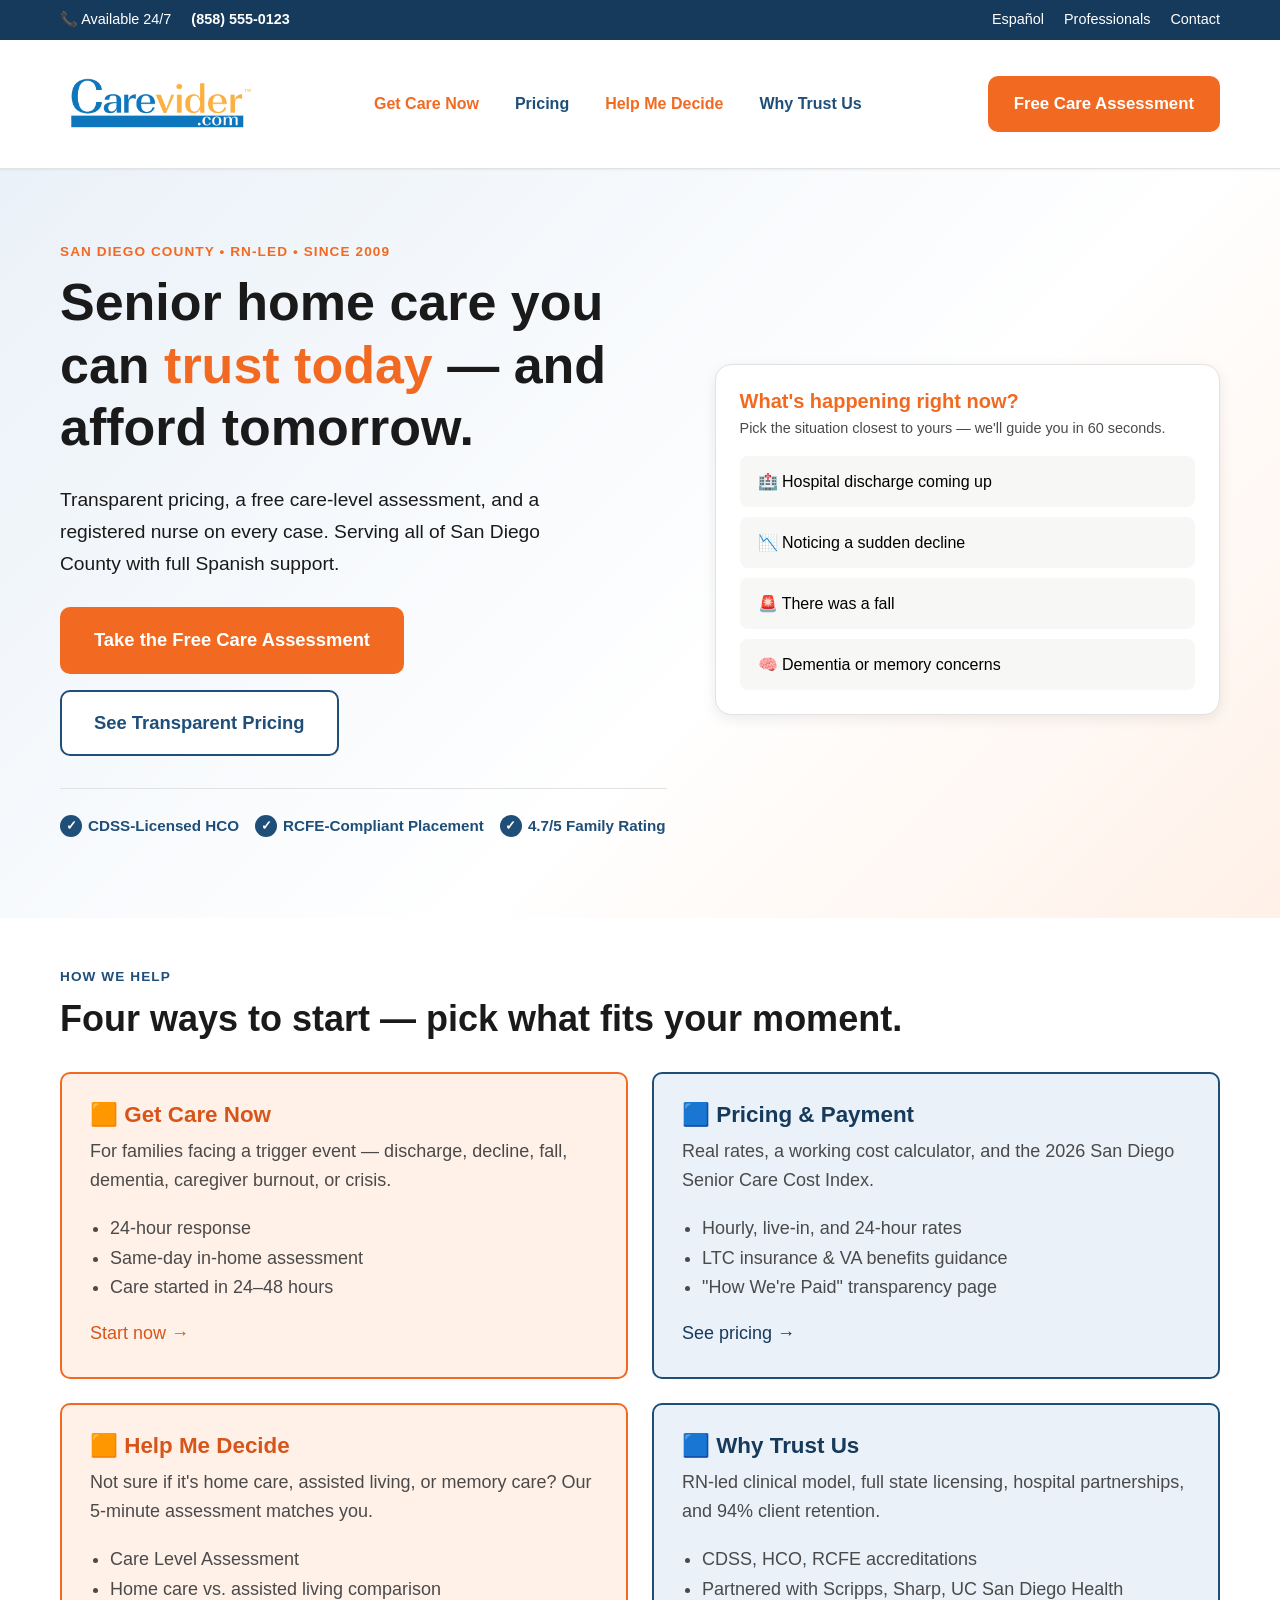
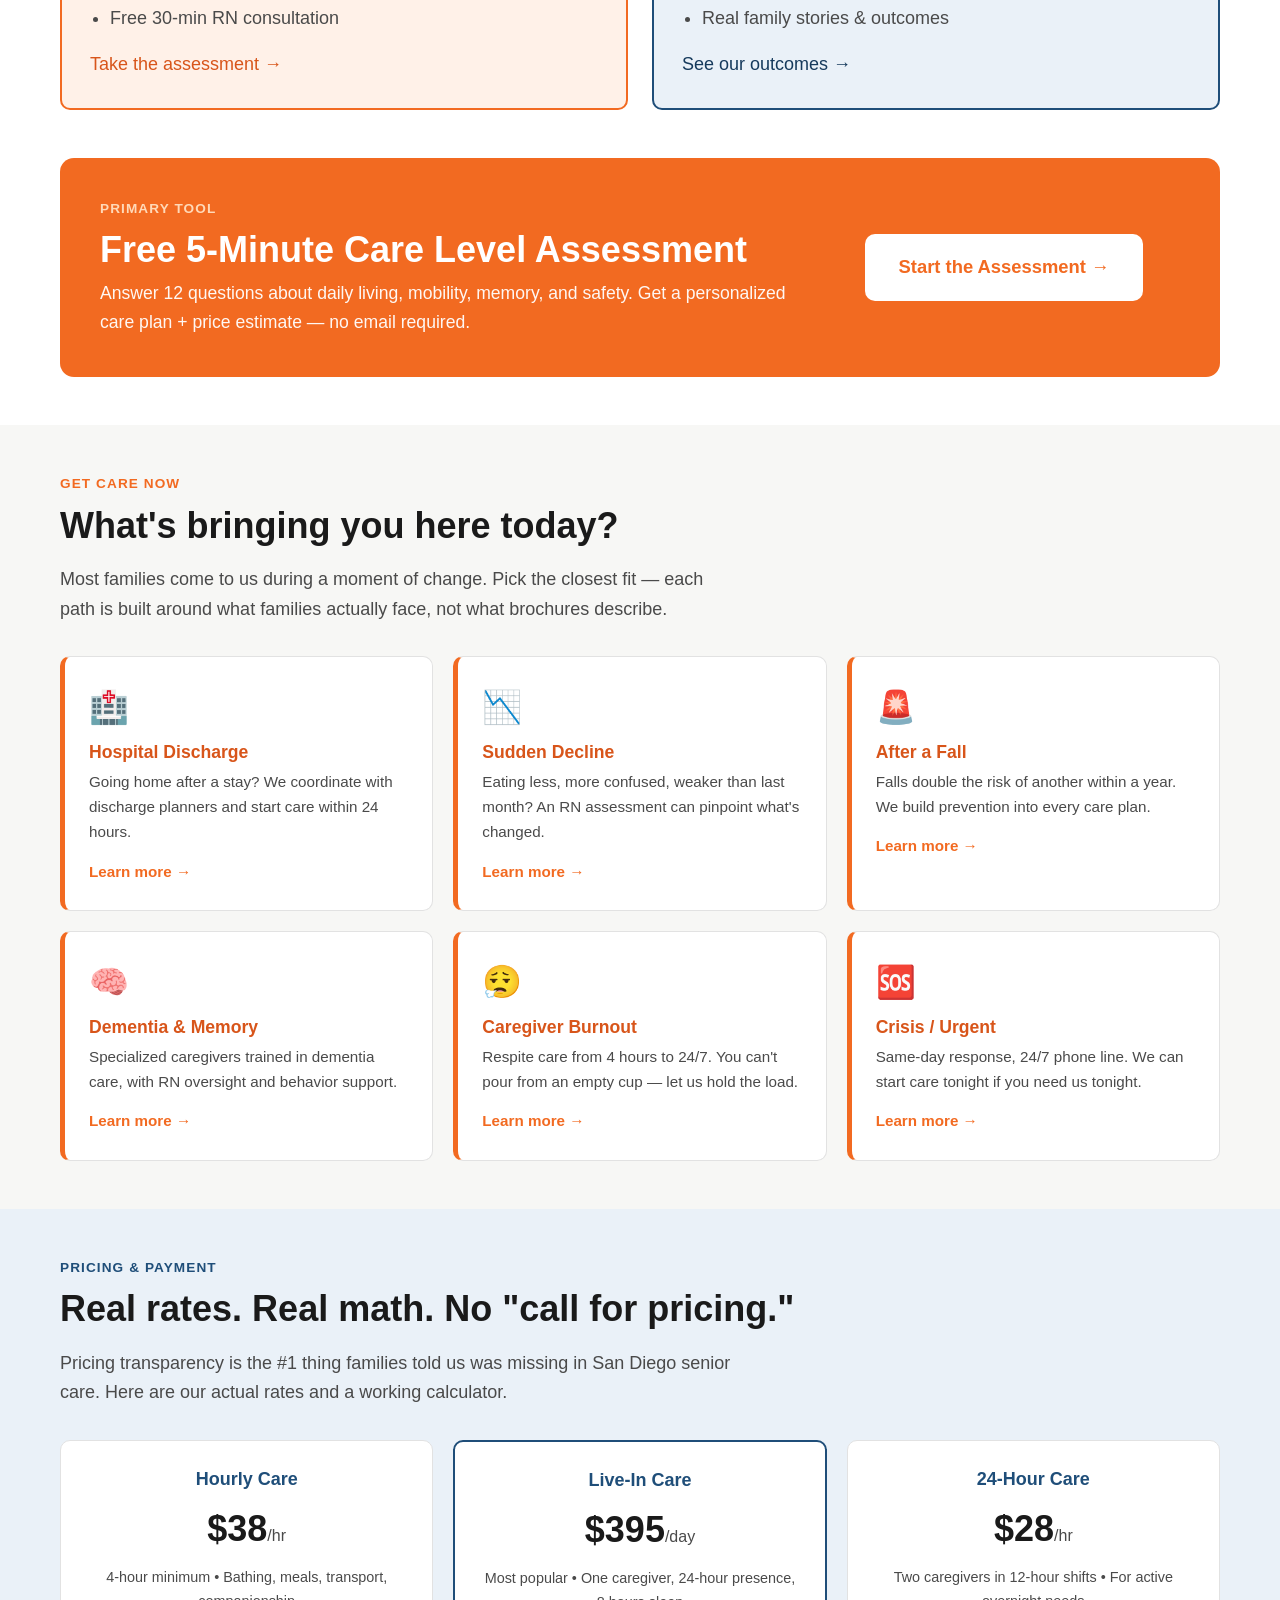
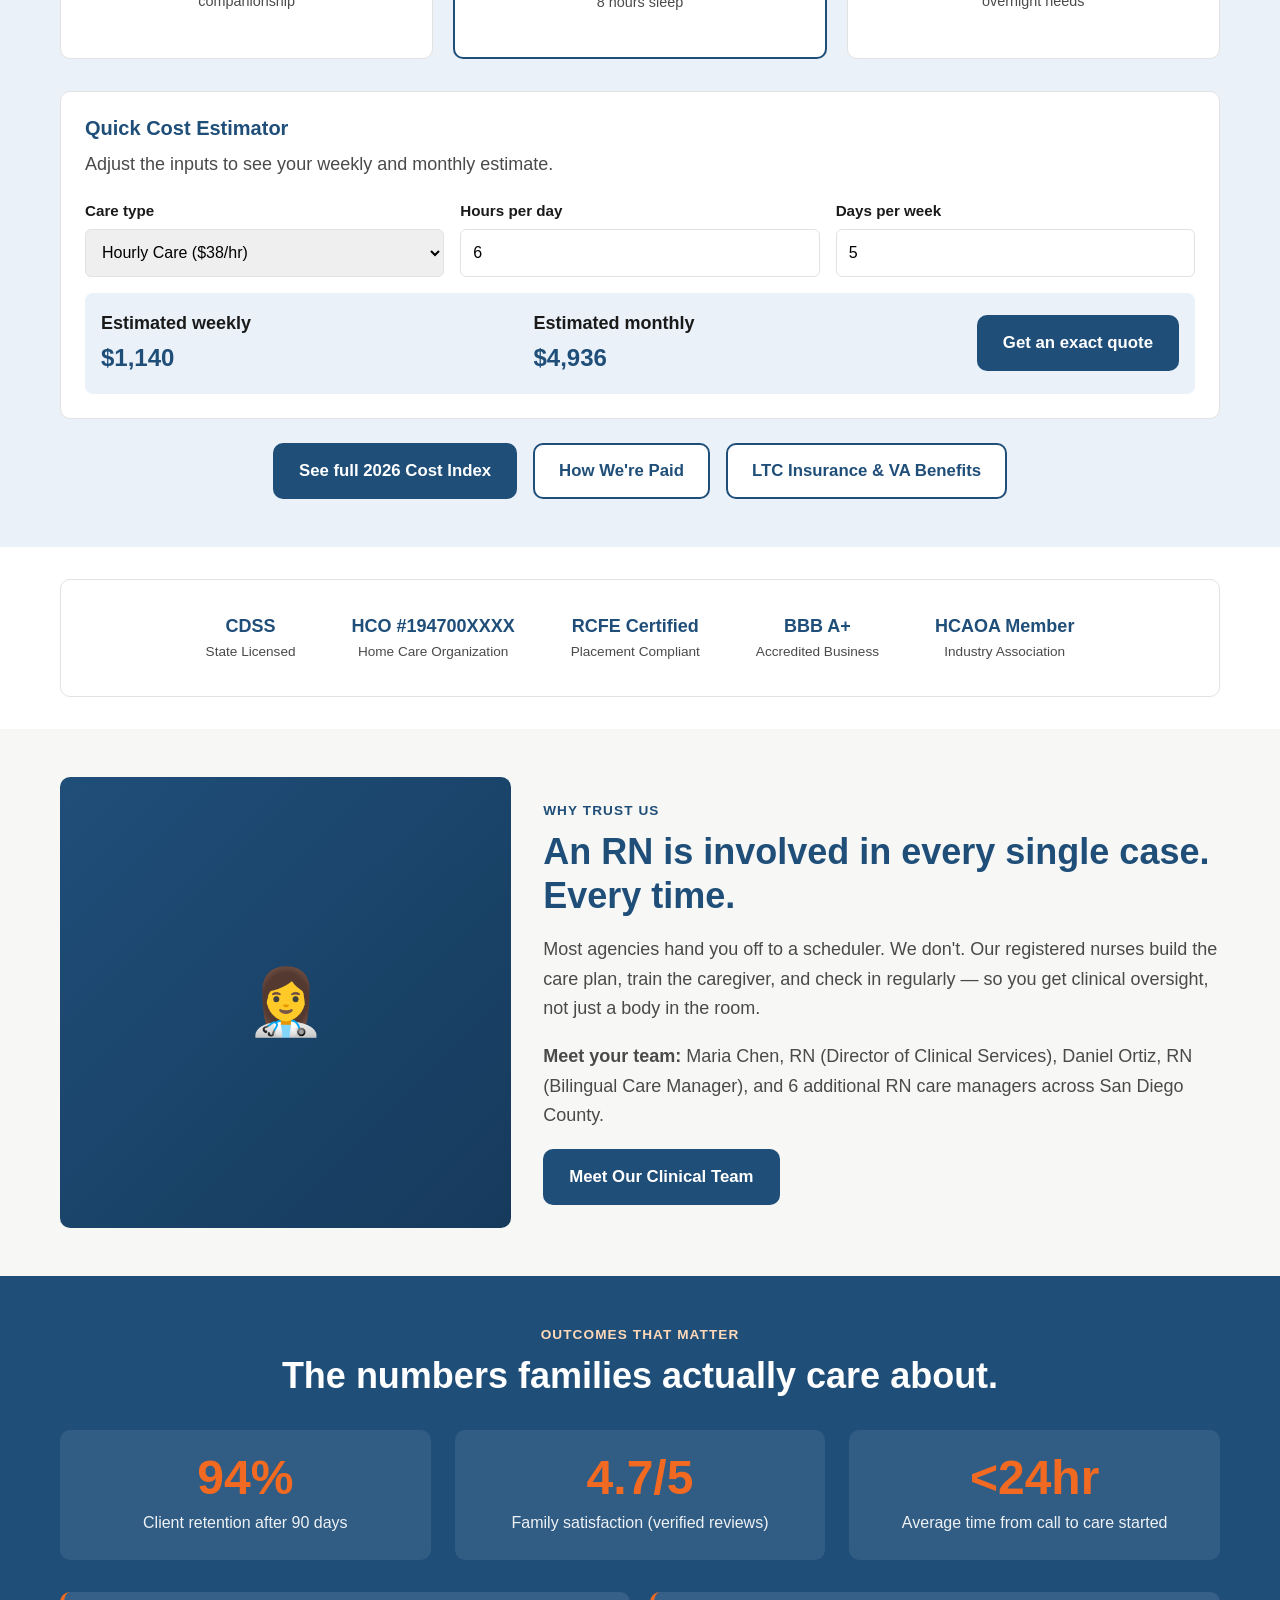
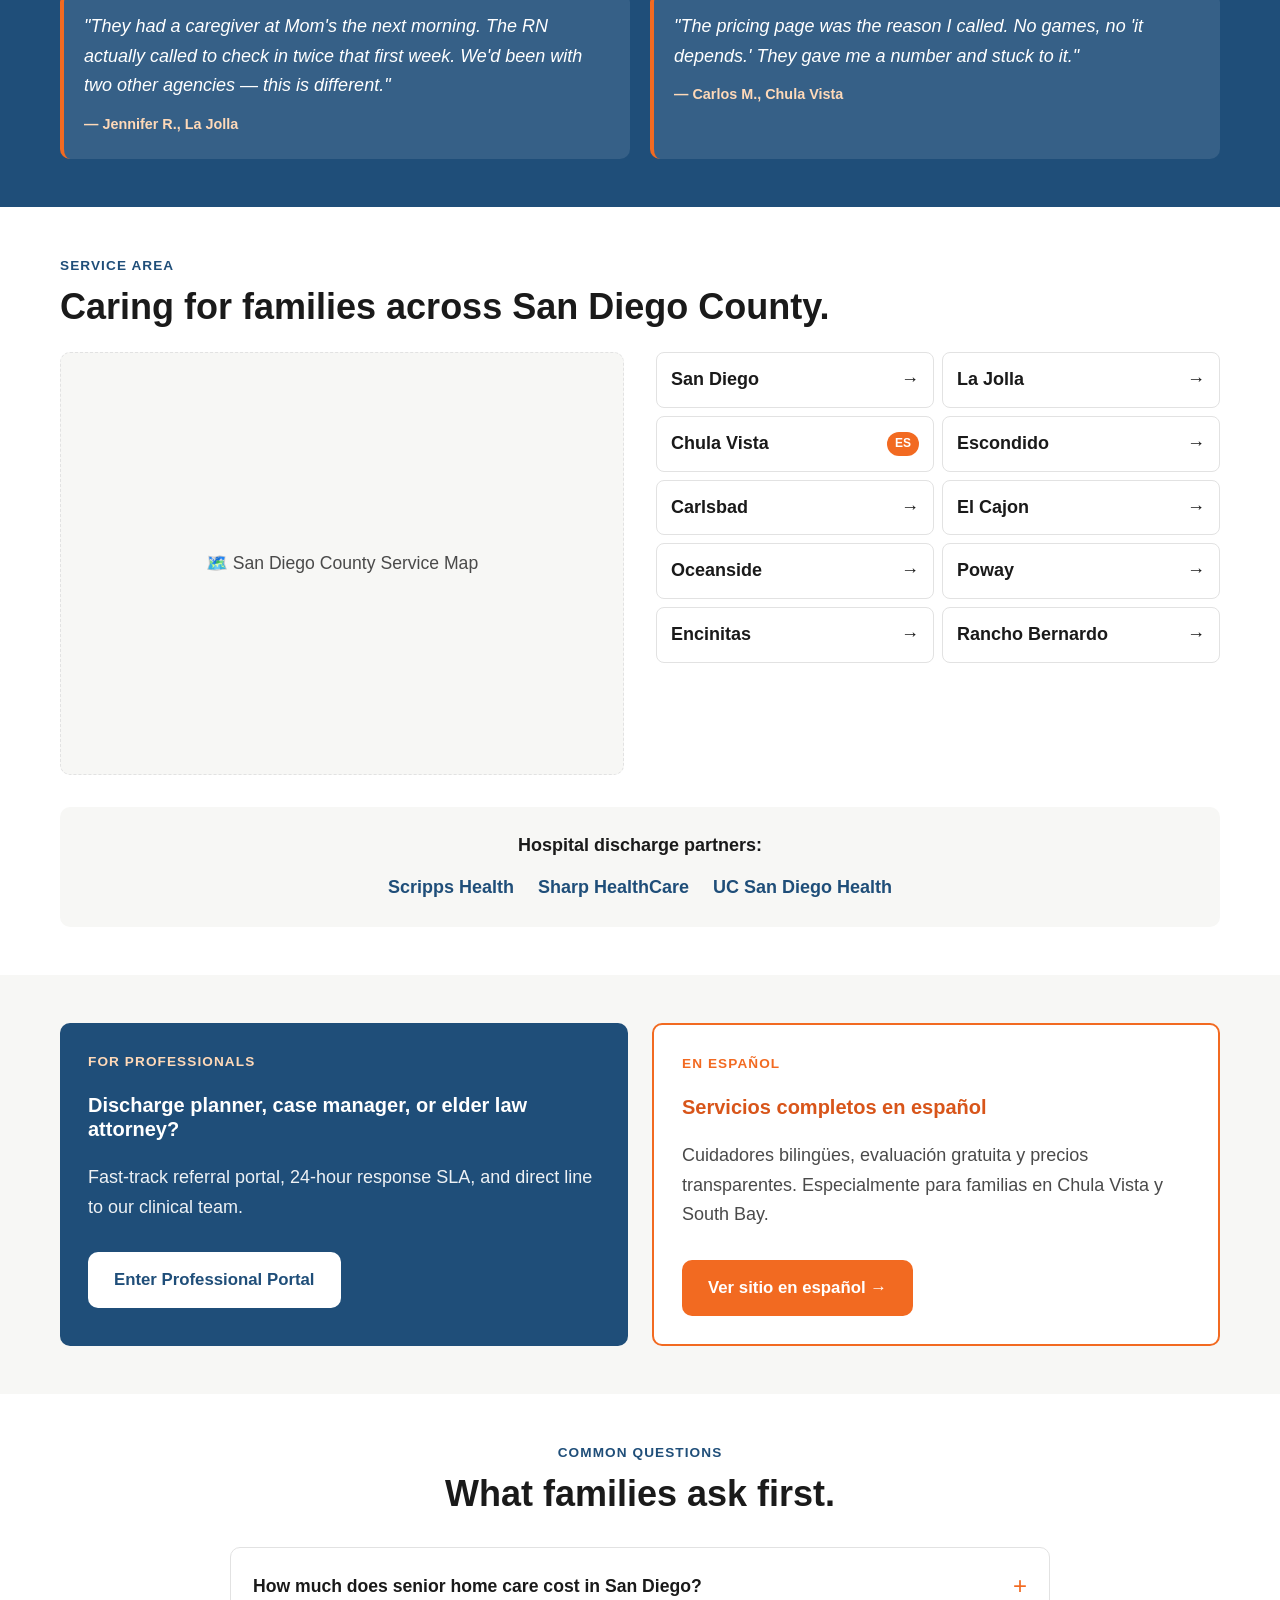
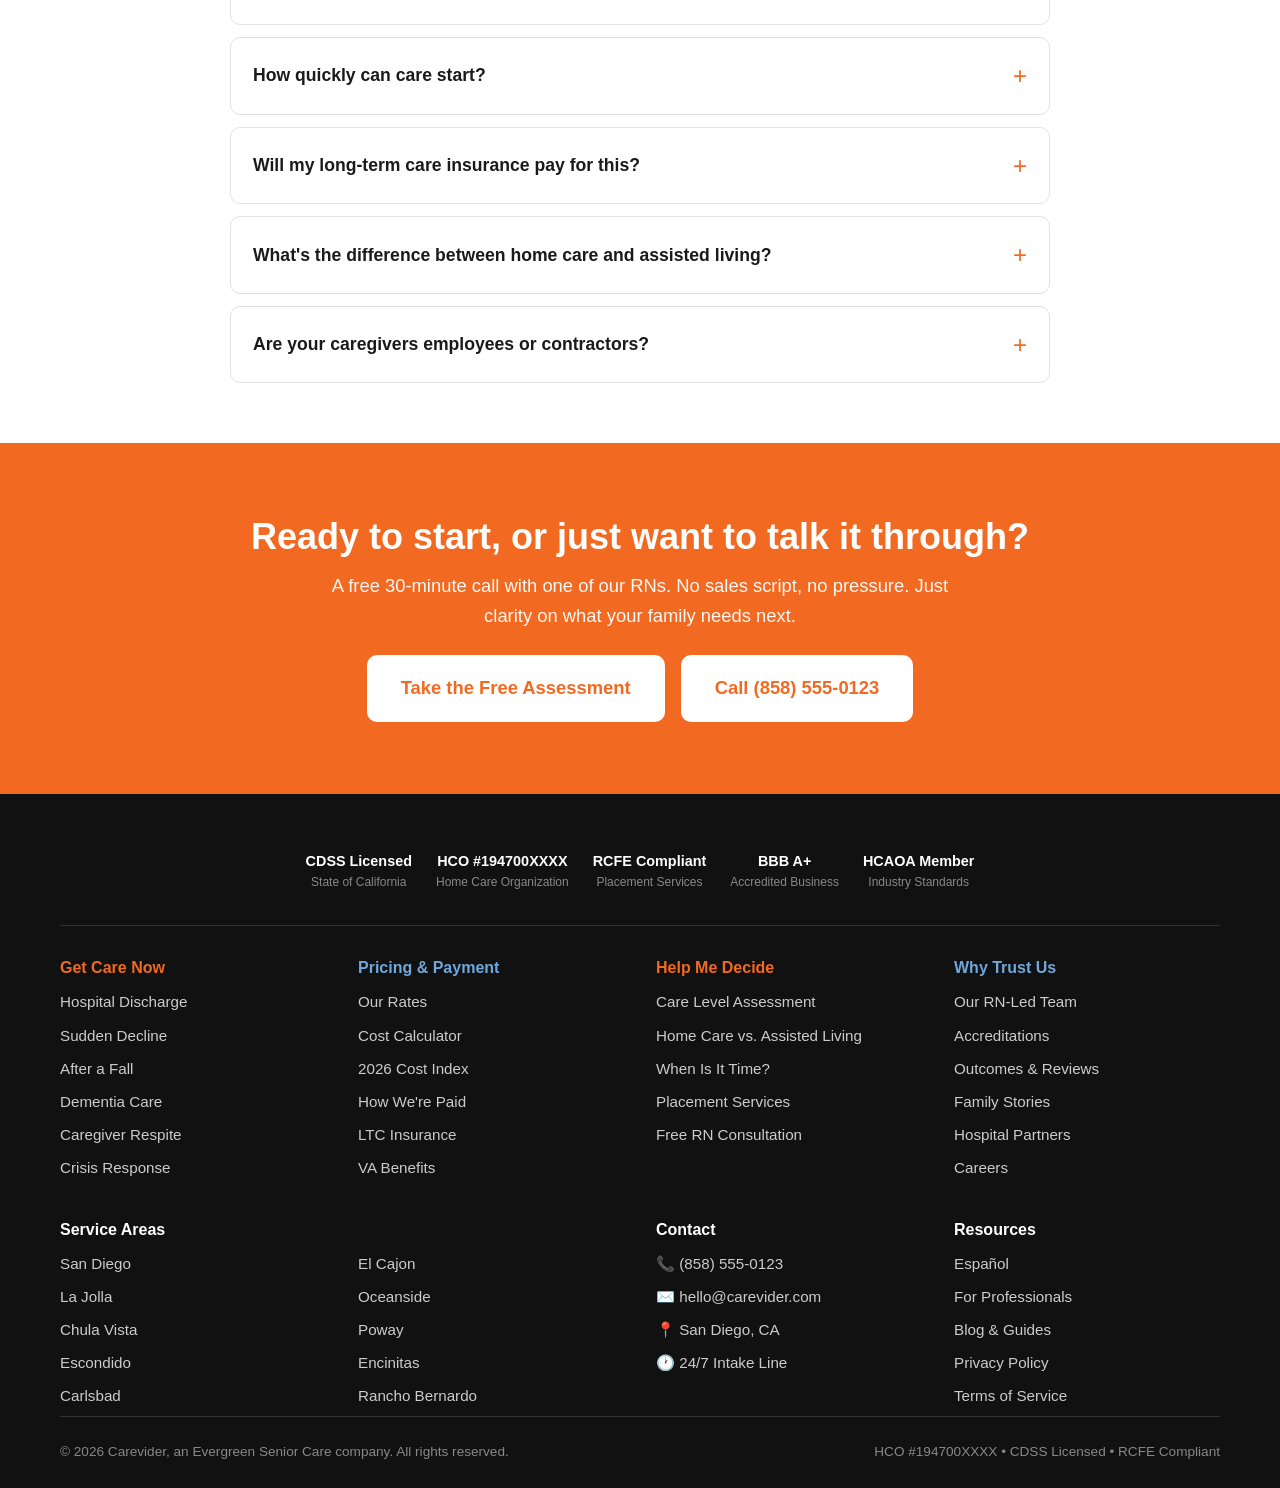
==== commit 86d2e3d9: "mobile first changes" ====
--- a/src/index.html
+++ b/src/index.html
@@ -5,22 +5,24 @@
 <meta name="viewport" content="width=device-width, initial-scale=1.0" />
 <meta name="description" content="San Diego's RN-led senior home care and placement agency. Transparent pricing, free care assessment, serving all of San Diego County." />
 <title>Carevider — San Diego Senior Home Care & Placement | RN-Led, Transparent Pricing</title>
-<link rel="stylesheet" href="../styles.css" />
+<link rel="stylesheet" href="./styles/styles.css" />
 <style>
-  /* ---------- HOMEPAGE-ONLY STYLES ---------- */
-  /* Hero (homepage-specific gradient + layout) */
+
+  /* ---------- HOMEPAGE-ONLY STYLES (MOBILE-FIRST) ---------- */
+
+  /* Hero */
   .home-hero {
     background: linear-gradient(135deg, var(--blue-soft) 0%, #fff 60%, var(--orange-soft) 100%);
-    padding: 72px 0 80px;
+    padding: 48px 0 56px;
   }
   .home-hero .hero-grid {
-    display: grid; grid-template-columns: 1.2fr 1fr; gap: 48px; align-items: center;
+    display: grid; grid-template-columns: 1fr; gap: 32px; align-items: center;
   }
   .home-hero h1 span { color: var(--orange); }
   .home-hero p.lead { font-size: 1.2rem; color: var(--ink); margin-bottom: 28px; max-width: 540px; }
   .home-hero .hero-cta { display: flex; gap: 16px; flex-wrap: wrap; margin-bottom: 32px; }
   .home-hero .trust-strip {
-    display: flex; gap: 24px; flex-wrap: wrap; align-items: center;
+    display: flex; gap: 16px; flex-wrap: wrap; align-items: center;
     padding-top: 24px; border-top: 1px solid var(--line);
     font-size: .95rem; color: var(--ink-soft);
   }
@@ -48,12 +50,10 @@
   }
   .quick-q button:hover { border-color: var(--orange); background: var(--orange-soft); }
 
-  /* Four-pillar 2x2 grid */
-  .pillars {
-    display: grid; grid-template-columns: repeat(2, 1fr); gap: var(--gap);
-  }
+  /* Four-pillar grid */
+  .pillars { display: grid; grid-template-columns: 1fr; gap: var(--gap); }
   .pillar {
-    padding: 32px; border-radius: var(--radius);
+    padding: 28px; border-radius: var(--radius);
     border: 2px solid; background: #fff;
     transition: transform .15s, box-shadow .15s;
   }
@@ -66,38 +66,37 @@
   .pillar ul { padding-left: 20px; margin: 12px 0 16px; color: var(--ink-soft); }
   .pillar a.pillar-link { font-weight: 700; }
 
-  /* Assessment teaser band */
+  /* Assessment teaser */
   .assessment-teaser {
     background: var(--orange); color: #fff;
-    border-radius: 14px; padding: 40px;
-    display: grid; grid-template-columns: 2fr 1fr; align-items: center; gap: 32px;
+    border-radius: 14px; padding: 28px;
+    display: grid; grid-template-columns: 1fr; align-items: center; gap: 24px;
+    text-align: center;
   }
   .assessment-teaser h2 { color: #fff; margin-bottom: 8px; }
   .assessment-teaser p  { color: rgba(255,255,255,.95); margin: 0; font-size: 1.1rem; }
   .assessment-teaser .btn { background: #fff; color: var(--orange); }
   .assessment-teaser .btn:hover { background: var(--bg-alt); }
 
-  /* Pricing wrap + cards */
+  /* Pricing */
   .pricing-wrap { background: var(--blue-soft); }
-  .pricing-grid {
-    display: grid; grid-template-columns: repeat(3, 1fr); gap: 20px; margin-bottom: 32px;
-  }
+  .pricing-grid { display: grid; grid-template-columns: 1fr; gap: 20px; margin-bottom: 32px; }
   .rate-card {
     background: #fff; border-radius: var(--radius); padding: 28px;
     border: 1px solid var(--line); text-align: center;
   }
   .rate-card.featured { border: 2px solid var(--blue); }
   .rate-card h4 { color: var(--blue); margin-bottom: 4px; }
-  .rate-card .price { font-size: 2.25rem; font-weight: 800; color: var(--ink); margin: 8px 0; }
+  .rate-card .price { font-size: 2rem; font-weight: 800; color: var(--ink); margin: 8px 0; }
   .rate-card .price small { font-size: 1rem; color: var(--ink-soft); font-weight: 400; }
   .rate-card .note { font-size: .9rem; color: var(--ink-soft); }
   .calc-card {
-    background: #fff; border-radius: var(--radius); padding: 28px;
+    background: #fff; border-radius: var(--radius); padding: 24px;
     border: 1px solid var(--line);
   }
   .calc-card h3 { color: var(--blue); }
   .calc-row { display: flex; gap: 16px; margin-bottom: 16px; flex-wrap: wrap; }
-  .calc-row label { flex: 1; min-width: 180px; }
+  .calc-row label { flex: 1; min-width: 160px; }
   .calc-row label span { display: block; font-weight: 600; margin-bottom: 6px; font-size: .95rem; }
   .calc-row input, .calc-row select {
     width: 100%; min-height: 48px; padding: 10px 12px;
@@ -113,19 +112,20 @@
 
   /* Accreditation strip */
   .accred {
-    display: flex; gap: 32px; justify-content: center; flex-wrap: wrap;
+    display: flex; gap: 24px; justify-content: center; flex-wrap: wrap;
     padding: 24px; background: #fff; border: 1px solid var(--line); border-radius: var(--radius);
   }
   .accred .item { text-align: center; padding: 8px 16px; font-weight: 700; color: var(--blue); }
   .accred .item small { display: block; font-weight: 400; color: var(--ink-soft); font-size: .85rem; }
 
   /* RN block */
-  .rn-block { display: grid; grid-template-columns: 1fr 1.5fr; gap: 40px; align-items: center; }
+  .rn-block { display: grid; grid-template-columns: 1fr; gap: 32px; align-items: center; }
   .rn-photo {
     background: linear-gradient(135deg, var(--blue) 0%, var(--blue-dark) 100%);
     border-radius: var(--radius); aspect-ratio: 1;
     display: flex; align-items: center; justify-content: center;
-    color: #fff; font-size: 4rem;
+    color: #fff; font-size: 3rem;
+    max-width: 280px; margin: 0 auto;          /* cap on small screens so it isn't huge */
   }
   .rn-block h2 { color: var(--blue); }
 
@@ -133,18 +133,14 @@
   .outcomes-wrap { background: var(--blue); color: #fff; }
   .outcomes-wrap h2 { color: #fff; text-align: center; }
   .outcomes-wrap .eyebrow { color: #FFD9B8; }
-  .outcomes {
-    display: grid; grid-template-columns: repeat(3, 1fr); gap: 24px; margin: 32px 0;
-  }
+  .outcomes { display: grid; grid-template-columns: 1fr; gap: 24px; margin: 32px 0; }
   .outcome {
     text-align: center; padding: 24px;
     background: rgba(255,255,255,.08); border-radius: var(--radius);
   }
-  .outcome .stat { font-size: 3rem; font-weight: 800; color: var(--orange); line-height: 1; }
+  .outcome .stat { font-size: 2.5rem; font-weight: 800; color: var(--orange); line-height: 1; }
   .outcome .label { font-size: 1rem; margin-top: 8px; color: rgba(255,255,255,.92); }
-  .testimonials {
-    display: grid; grid-template-columns: repeat(2, 1fr); gap: 20px; margin-top: 16px;
-  }
+  .testimonials { display: grid; grid-template-columns: 1fr; gap: 20px; margin-top: 16px; }
   .testimonial {
     background: rgba(255,255,255,.1); padding: 20px; border-radius: var(--radius);
     border-left: 4px solid var(--orange);
@@ -153,7 +149,7 @@
   .testimonial cite { font-style: normal; font-weight: 600; color: #FFD9B8; font-size: .9rem; }
 
   /* Service area */
-  .areas-grid { display: grid; grid-template-columns: 1fr 1fr; gap: 32px; align-items: start; }
+  .areas-grid { display: grid; grid-template-columns: 1fr; gap: 32px; align-items: start; }
   .area-map {
     background: var(--bg-alt); border-radius: var(--radius); aspect-ratio: 4/3;
     display: flex; align-items: center; justify-content: center;
@@ -165,7 +161,7 @@
     position: absolute; top: 50%; left: 50%; transform: translate(-50%, -50%);
     font-size: 1.1rem;
   }
-  .area-list { list-style: none; padding: 0; margin: 0; display: grid; grid-template-columns: 1fr 1fr; gap: 8px; }
+  .area-list { list-style: none; padding: 0; margin: 0; display: grid; grid-template-columns: 1fr; gap: 8px; }
   .area-list li a {
     display: flex; align-items: center; justify-content: space-between;
     padding: 12px 14px; background: #fff; border: 1px solid var(--line);
@@ -187,9 +183,9 @@
   }
 
   /* Bridges */
-  .bridges { display: grid; grid-template-columns: 1fr 1fr; gap: 24px; }
+  .bridges { display: grid; grid-template-columns: 1fr; gap: 24px; }
   .bridge {
-    padding: 32px; border-radius: var(--radius);
+    padding: 28px; border-radius: var(--radius);
     display: flex; flex-direction: column; gap: 12px;
   }
   .bridge.pro { background: var(--blue); color: #fff; }
@@ -200,19 +196,31 @@
   .bridge.es h3 { color: var(--orange-dark); }
   .bridge.es .btn { align-self: flex-start; }
 
-  /* Responsive overrides specific to homepage layouts */
-  @media (max-width: 960px) {
-    .home-hero .hero-grid { grid-template-columns: 1fr; gap: 32px; }
-    .pillars { grid-template-columns: 1fr; }
-    .assessment-teaser { grid-template-columns: 1fr; text-align: center; padding: 28px; }
-    .pricing-grid { grid-template-columns: 1fr; }
-    .rn-block { grid-template-columns: 1fr; }
-    .outcomes { grid-template-columns: 1fr; }
-    .testimonials { grid-template-columns: 1fr; }
-    .areas-grid { grid-template-columns: 1fr; }
-    .bridges { grid-template-columns: 1fr; }
+  /* ---------- ENHANCE UP (mobile-first min-width) ---------- */
+  @media (min-width: 561px) {
+    .area-list { grid-template-columns: 1fr 1fr; }
+  }
+  @media (min-width: 768px) {
+    .pillars { grid-template-columns: repeat(2, 1fr); }
+    .pricing-grid { grid-template-columns: repeat(3, 1fr); }
+    .outcomes { grid-template-columns: repeat(3, 1fr); }
+    .testimonials { grid-template-columns: repeat(2, 1fr); }
+    .bridges { grid-template-columns: 1fr 1fr; }
+  }
+  @media (min-width: 961px) {
+    .home-hero { padding: 72px 0 80px; }
+    .home-hero .hero-grid { grid-template-columns: 1.2fr 1fr; gap: 48px; }
+    .assessment-teaser {
+      grid-template-columns: 2fr 1fr; text-align: left; padding: 40px;
+    }
+    .rn-block { grid-template-columns: 1fr 1.5fr; }
+    .rn-photo { max-width: none; margin: 0; font-size: 4rem; }
+    .areas-grid { grid-template-columns: 1fr 1fr; }
+    .rate-card .price { font-size: 2.25rem; }
+    .outcome .stat { font-size: 3rem; }
   }
 </style>
+
 </head>
 <body>
 
@@ -238,14 +246,15 @@
       <span class="logo-mark" aria-hidden="true"></span>
       <!-- Carevider -->
     </a>
-    <ul class="nav-links">
+    <ul class="nav-links" id="primary-nav">
       <li><a href="care-now/" class="pillar-orange">Get Care Now</a></li>
       <li><a href="pricing/" class="pillar-blue">Pricing</a></li>
       <li><a href="decide/" class="pillar-orange">Help Me Decide</a></li>
       <li><a href="trust/" class="pillar-blue">Why Trust Us</a></li>
     </ul>
     <a href="decide/assessment.html" class="btn btn-orange nav-cta">Free Care Assessment</a>
-    <button class="menu-toggle" aria-label="Toggle menu" onclick="document.querySelector('.nav-links').classList.toggle('open')">☰</button>
+  <button class="menu-toggle" aria-label="Toggle menu" aria-expanded="false" aria-controls="primary-nav">☰</button>
+  <!-- <button class="menu-toggle" aria-label="Toggle menu" onclick="document.querySelector('.nav-links').classList.toggle('open')">☰</button> -->
   </div>
 </nav>
 
@@ -723,6 +732,7 @@
 </div>
 
 <!-- Cost calculator + nav UX -->
+<!-- Homepage cost estimator (page-specific, stays inline) -->
 <script>
   (function () {
     const type   = document.getElementById('calc-type');
@@ -730,6 +740,7 @@
     const days   = document.getElementById('calc-days');
     const weekly = document.getElementById('calc-weekly');
     const monthly= document.getElementById('calc-monthly');
+    if (!type || !hours || !days || !weekly || !monthly) return;
 
     function fmt(n) { return '$' + Math.round(n).toLocaleString('en-US'); }
     function update() {
@@ -743,13 +754,11 @@
     [type, hours, days].forEach(el => el && el.addEventListener('input', update));
     update();
   })();
-
-  document.addEventListener('click', function (e) {
-    if (e.target.matches('.nav-links a')) {
-      document.querySelector('.nav-links').classList.remove('open');
-    }
-  });
 </script>
+
+<!-- Shared nav behavior -->
+<script src="./scripts/nav.js" defer></script>
+
 
 </body>
 </html>
--- a/src/styles/styles.css
+++ b/src/styles/styles.css
@@ -0,0 +1,286 @@
+/* ============================================================
+   CAREVIDER — SHARED STYLESHEET (MOBILE-FIRST, v3)
+   Base = small phone. Enhance UP via min-width.
+   ------------------------------------------------------------
+   BREAKPOINT LADDER (mobile-first / min-width) — LOCKED v3
+   Use ONLY these breakpoints site-wide.
+     (base)  ≤560px  Small/standard phone  → single column, sticky CTA shown
+     561px   Large phone / phablet         → 2-col triggers/steps/footer begin
+     768px   Small tablet / large phone L  → .hide-sm appears, more 2-col
+     961px   Tablet landscape / desktop    → horizontal nav, multi-col, sidebar sticky, mobile-sticky hidden
+     1024px  Large tablet / small laptop   → hero/two-col proportions
+     1280px  Laptop / desktop              → full grids (3–4 col)
+   ============================================================ */
+
+/* ---------- DESIGN TOKENS ---------- */
+:root {
+  --orange: #F26A21;
+  --orange-dark: #D8551A;
+  --orange-soft: #FFF1E8;
+  --blue: #1F4E79;
+  --blue-dark: #163A5C;
+  --blue-soft: #EAF1F8;
+  --ink: #1A1A1A;
+  --ink-soft: #4A4A4A;
+  --line: #E2E2E2;
+  --bg: #FFFFFF;
+  --bg-alt: #F7F7F5;
+  --radius: 10px;
+  --shadow-sm: 0 1px 2px rgba(0,0,0,.06);
+  --shadow-md: 0 4px 14px rgba(0,0,0,.08);
+  --max: 1200px;
+  --gap: 24px;
+}
+
+/* ---------- BASE (mobile defaults) ---------- */
+*,*::before,*::after { box-sizing: border-box; }
+html { scroll-behavior: smooth; }
+body {
+  margin: 0;
+  font-family: -apple-system, BlinkMacSystemFont, "Segoe UI", Roboto, "Helvetica Neue", Arial, sans-serif;
+  font-size: 18px;
+  line-height: 1.65;
+  color: var(--ink);
+  background: var(--bg);
+  -webkit-font-smoothing: antialiased;
+  /* room for mobile sticky bar; removed at 961px+ */
+  padding-bottom: 80px;
+}
+h1,h2,h3,h4 { line-height: 1.2; margin: 0 0 .5em; color: var(--ink); font-weight: 700; }
+/* clamp() already fluid; floors tuned for small phones */
+h1 { font-size: clamp(1.9rem, 6vw, 3.25rem); }
+h2 { font-size: clamp(1.5rem, 4.5vw, 2.25rem); }
+h3 { font-size: 1.25rem; }
+p  { margin: 0 0 1em; color: var(--ink-soft); }
+a  { color: var(--blue); text-decoration: none; }
+a:hover { text-decoration: underline; }
+img { max-width: 100%; display: block; }
+.container { max-width: var(--max); margin: 0 auto; padding: 0 20px; }
+/* tighter on phones, roomier on desktop */
+section { padding: 48px 0; }
+.eyebrow { text-transform: uppercase; letter-spacing: .08em; font-size: .85rem; font-weight: 700; color: var(--blue); margin-bottom: 8px; }
+.eyebrow.orange { color: var(--orange); }
+
+/* small-phone padding relief (≤360px feel) */
+@media (max-width: 380px) {
+  .container { padding: 0 16px; }
+}
+
+/* ---------- VERY SMALL PHONES (≤320px) ---------- */
+/* Hardening against horizontal overflow on 320px-class devices
+   (iPhone SE 1st-gen, budget Androids, foldable cover screens). */
+@media (max-width: 360px) {
+  .container { padding: 0 14px; }
+
+  /* Logo: 200px is too wide for a 320px nav next to the 48px toggle.
+     Scale it down so logo + hamburger fit without overflow. */
+  .logo-mark { width: 150px; height: 75px; }
+
+  /* Allow button labels to wrap instead of forcing width past the viewport.
+     Keeps the 48px min tap target; just lets long CTAs break to 2 lines. */
+  .btn { white-space: normal; text-align: center; line-height: 1.25; }
+  .btn-lg { padding: 14px 20px; }
+
+  /* Trim oversized display type one more notch */
+  h1 { font-size: 1.75rem; }
+  .outcome .stat { font-size: 2.2rem; }
+  .rate-card .price { font-size: 1.85rem; }
+
+  /* Mobile sticky bar: keep both CTAs readable side-by-side at 320px */
+  .mobile-sticky .btn { font-size: .95rem; padding: 8px 10px; }
+
+  /* Utility bar: tighten further so right-side links don't wrap awkwardly */
+  .utility-left, .utility-right { gap: 10px; }
+  .utility-bar { font-size: .8rem; }
+}
+
+
+/* ---------- UTILITY: hide on small ---------- */
+.hide-sm { display: none; }            /* hidden on phones by default */
+@media (min-width: 768px) {
+  .hide-sm { display: inline; }        /* appears small-tablet and up */
+}
+
+/* ---------- BUTTONS (48×48 min) ---------- */
+.btn {
+  display: inline-flex; align-items: center; justify-content: center;
+  min-height: 48px; padding: 12px 24px; border-radius: var(--radius);
+  font-size: 1.05rem; font-weight: 600; text-decoration: none;
+  border: 2px solid transparent; cursor: pointer; transition: all .15s ease;
+  white-space: nowrap;
+}
+.btn-orange { background: var(--orange); color: #fff; }
+.btn-orange:hover { background: var(--orange-dark); text-decoration: none; }
+.btn-blue { background: var(--blue); color: #fff; }
+.btn-blue:hover { background: var(--blue-dark); text-decoration: none; }
+.btn-outline-blue { background: #fff; color: var(--blue); border-color: var(--blue); }
+.btn-outline-blue:hover { background: var(--blue-soft); text-decoration: none; }
+.btn-outline-white { background: transparent; color: #fff; border-color: #fff; }
+.btn-outline-white:hover { background: rgba(255,255,255,.1); text-decoration: none; }
+.btn-ghost { background: transparent; color: var(--ink); }
+.btn-lg { min-height: 56px; padding: 16px 32px; font-size: 1.15rem; }
+
+/* ---------- UTILITY BAR ---------- */
+.utility-bar { background: var(--blue-dark); color: #fff; font-size: .9rem; padding: 8px 0; }
+.utility-bar .container { display: flex; justify-content: space-between; align-items: center; gap: 16px; flex-wrap: wrap; }
+.utility-bar a { color: #fff; }
+.utility-left, .utility-right { display: flex; gap: 20px; align-items: center; }
+.utility-bar .phone { font-weight: 700; }
+/* tighten gaps on small phones so the right-side links don't crowd */
+@media (max-width: 560px) {
+  .utility-left, .utility-right { gap: 12px; }
+  .utility-bar { font-size: .82rem; }
+}
+
+/* ---------- NAV (mobile-first: hamburger is the default) ---------- */
+.nav { position: sticky; top: 0; z-index: 100; background: #fff; border-bottom: 1px solid var(--line); box-shadow: var(--shadow-sm); }
+.nav-inner { display: flex; align-items: center; justify-content: space-between; padding: 14px 20px; max-width: var(--max); margin: 0 auto; }
+.logo { display: flex; align-items: center; gap: 10px; font-size: 1.5rem; font-weight: 800; color: var(--ink); text-decoration: none; }
+.logo-mark { width: 200px; height: 100px; background-image: url('../assets/CareviderTM-White-Logo.png'); background-size: contain; background-repeat: no-repeat; background-position: center; border-radius: 8px; }
+
+/* default (mobile): links hidden, toggle shown */
+.nav-links { display: none; list-style: none; margin: 0; padding: 0; }
+.nav-links a { padding: 10px 14px; color: var(--ink); font-weight: 600; font-size: 1rem; border-radius: 6px; }
+.nav-links a:hover { background: var(--bg-alt); text-decoration: none; }
+.nav-links a.active { background: var(--bg-alt); }
+.nav-links .pillar-orange { color: var(--orange); }
+.nav-links .pillar-blue   { color: var(--blue); }
+.nav-cta { display: none; margin-left: 12px; }   /* hidden on mobile, shown at 961px */
+.menu-toggle { display: block; background: none; border: 0; font-size: 1.5rem; cursor: pointer; min-width: 48px; min-height: 48px; }
+
+/* mobile open state (dropdown panel) */
+.nav-links.open {
+  display: flex; flex-direction: column;
+  position: absolute; top: 100%; left: 0; right: 0;
+  background: #fff; border-bottom: 1px solid var(--line);
+  padding: 12px 20px; gap: 4px; box-shadow: var(--shadow-md);
+}
+.nav-links.open a { padding: 14px; width: 100%; }
+
+/* desktop nav at 961px+ : horizontal links, no toggle */
+@media (min-width: 961px) {
+  .nav-links { display: flex; gap: 8px; align-items: center; position: static; box-shadow: none; padding: 0; border: 0; }
+  .nav-cta { display: inline-flex; }
+  .menu-toggle { display: none; }
+}
+
+/* ---------- BREADCRUMBS ---------- */
+.breadcrumbs { background: var(--bg-alt); padding: 12px 0; font-size: .9rem; }
+.breadcrumbs ol { list-style: none; padding: 0; margin: 0; display: flex; flex-wrap: wrap; gap: 8px; align-items: center; }
+.breadcrumbs li::after { content: "›"; margin-left: 8px; color: var(--ink-soft); }
+.breadcrumbs li:last-child::after { content: ""; }
+.breadcrumbs li[aria-current] { color: var(--ink-soft); }
+
+/* ---------- PAGE HERO (mobile-first: stacked) ---------- */
+.page-hero { padding: 40px 0 36px; background: linear-gradient(135deg, var(--orange-soft) 0%, #fff 100%); }
+.page-hero.blue { background: linear-gradient(135deg, var(--blue-soft) 0%, #fff 100%); }
+.page-hero .container { display: grid; grid-template-columns: 1fr; gap: 32px; align-items: center; }
+.page-hero h1 { margin-bottom: 12px; }
+.page-hero .lead { font-size: 1.15rem; color: var(--ink); max-width: 600px; margin-bottom: 24px; }
+.page-hero .hero-cta { display: flex; gap: 12px; flex-wrap: wrap; }
+.page-hero-card { background: #fff; border-radius: 14px; padding: 24px; box-shadow: var(--shadow-md); border: 1px solid var(--line); }
+.page-hero-card h3 { color: var(--orange); margin-bottom: 4px; }
+.page-hero-card.blue h3 { color: var(--blue); }
+.page-hero-card ul { padding-left: 20px; margin: 12px 0 0; }
+.page-hero-card li { margin-bottom: 6px; }
+@media (min-width: 1024px) {
+  .page-hero { padding: 56px 0 48px; }
+  .page-hero .container { grid-template-columns: 1.4fr 1fr; gap: 40px; }
+}
+
+/* ---------- TRIGGER TILES (mobile-first: 1 → 2 → 3) ---------- */
+.triggers { display: grid; grid-template-columns: 1fr; gap: 20px; }
+.trigger-tile { background: #fff; border: 1px solid var(--line); border-left: 5px solid var(--orange); border-radius: var(--radius); padding: 24px; transition: all .15s; display: block; color: inherit; text-decoration: none; }
+.trigger-tile:hover { border-left-color: var(--orange-dark); box-shadow: var(--shadow-md); transform: translateY(-2px); text-decoration: none; }
+.trigger-tile .icon { font-size: 2rem; margin-bottom: 8px; }
+.trigger-tile h4 { color: var(--orange-dark); margin-bottom: 6px; font-size: 1.1rem; }
+.trigger-tile p { font-size: .95rem; margin: 0 0 12px; }
+.trigger-tile .more { color: var(--orange); font-weight: 700; font-size: .95rem; }
+@media (min-width: 561px) { .triggers { grid-template-columns: repeat(2, 1fr); } }
+@media (min-width: 961px) { .triggers { grid-template-columns: repeat(3, 1fr); } }
+
+/* ---------- STEP / TIMELINE (mobile-first: 1 → 2 → 4) ---------- */
+.steps { display: grid; grid-template-columns: 1fr; gap: 20px; counter-reset: step; }
+.step { background: #fff; border: 1px solid var(--line); border-radius: var(--radius); padding: 24px; position: relative; counter-increment: step; }
+.step::before { content: counter(step); position: absolute; top: -16px; left: 20px; width: 36px; height: 36px; background: var(--orange); color: #fff; border-radius: 50%; display: flex; align-items: center; justify-content: center; font-weight: 700; font-size: 1.1rem; }
+.step h4 { margin-top: 12px; color: var(--orange-dark); }
+@media (min-width: 561px) { .steps { grid-template-columns: repeat(2, 1fr); } }
+@media (min-width: 1024px) { .steps { grid-template-columns: repeat(4, 1fr); } }
+
+/* ---------- CALLOUT BANDS ---------- */
+.callout { padding: 32px; border-radius: var(--radius); margin: 24px 0; }
+.callout.orange { background: var(--orange-soft); border-left: 5px solid var(--orange); }
+.callout.blue   { background: var(--blue-soft);   border-left: 5px solid var(--blue); }
+.callout h3 { margin-top: 0; }
+@media (max-width: 480px) { .callout { padding: 22px; } }
+
+/* ---------- CHECKLIST (mobile-first: 1 → 2) ---------- */
+.checklist { list-style: none; padding: 0; margin: 0; display: grid; grid-template-columns: 1fr; gap: 12px; }
+.checklist li { padding-left: 32px; position: relative; }
+.checklist li::before {
+  content: "✓"; position: absolute; left: 0; top: 2px;
+  width: 22px; height: 22px; background: var(--blue); color: #fff;
+  border-radius: 50%; display: inline-flex; align-items: center; justify-content: center; font-size: .8rem;
+}
+@media (min-width: 768px) { .checklist { grid-template-columns: 1fr 1fr; } }
+
+/* ---------- TWO-COLUMN CONTENT (mobile-first: stacked) ---------- */
+.two-col { display: grid; grid-template-columns: 1fr; gap: 40px; align-items: start; }
+.sidebar-card { background: var(--bg-alt); border-radius: var(--radius); padding: 24px; border: 1px solid var(--line); position: static; }
+.sidebar-card h4 { color: var(--blue); margin-top: 0; }
+.sidebar-card ul { padding-left: 20px; margin: 8px 0 16px; }
+@media (min-width: 961px) {
+  .two-col { grid-template-columns: 2fr 1fr; }
+  .sidebar-card { position: sticky; top: 90px; }
+}
+
+/* ---------- FAQ ---------- */
+.faq-list { max-width: 820px; margin: 0 auto; }
+details { background: #fff; border: 1px solid var(--line); border-radius: var(--radius); padding: 0; margin-bottom: 12px; overflow: hidden; }
+details summary { list-style: none; cursor: pointer; padding: 18px 22px; font-weight: 700; font-size: 1.1rem; color: var(--ink); display: flex; justify-content: space-between; align-items: center; gap: 16px; min-height: 48px; }
+details summary::-webkit-details-marker { display: none; }
+details summary::after { content: "+"; color: var(--orange); font-size: 1.5rem; font-weight: 400; flex-shrink: 0; }
+details[open] summary::after { content: "–"; }
+details[open] summary { border-bottom: 1px solid var(--line); }
+details .answer { padding: 18px 22px; color: var(--ink-soft); }
+
+/* ---------- FINAL CTA ---------- */
+.final-cta { background: var(--orange); color: #fff; text-align: center; padding: 56px 20px; }
+.final-cta h2 { color: #fff; margin-bottom: 12px; }
+.final-cta p { color: rgba(255,255,255,.95); font-size: 1.15rem; max-width: 620px; margin: 0 auto 24px; }
+.final-cta .btn { background: #fff; color: var(--orange); }
+.final-cta .btn:hover { background: var(--bg-alt); }
+.final-cta .cta-row { display: flex; gap: 16px; justify-content: center; flex-wrap: wrap; }
+@media (min-width: 768px) { .final-cta { padding: 72px 20px; } }
+
+/* ---------- FOOTER (mobile-first: 1 → 2 → 4) ---------- */
+footer { background: #111; color: #ccc; padding: 48px 0 24px; font-size: .95rem; }
+footer a { color: #ccc; }
+footer a:hover { color: #fff; }
+.footer-credentials { display: flex; gap: 24px; justify-content: center; flex-wrap: wrap; padding-bottom: 32px; margin-bottom: 32px; border-bottom: 1px solid #333; text-align: center; }
+.footer-credentials .cred { color: #fff; font-weight: 600; font-size: .9rem; }
+.footer-credentials .cred small { display: block; color: #888; font-weight: 400; }
+.footer-grid { display: grid; grid-template-columns: 1fr; gap: 32px; margin-bottom: 32px; }
+.footer-col h4 { color: #fff; font-size: 1rem; margin-bottom: 12px; }
+.footer-col.orange h4 { color: var(--orange); }
+.footer-col.blue h4   { color: #6FA8DC; }
+.footer-col ul { list-style: none; padding: 0; margin: 0; }
+.footer-col li { margin-bottom: 8px; }
+.footer-bottom { display: flex; justify-content: space-between; align-items: center; flex-wrap: wrap; gap: 12px; padding-top: 24px; border-top: 1px solid #333; font-size: .85rem; color: #888; }
+@media (min-width: 561px) { .footer-grid { grid-template-columns: repeat(2, 1fr); } }
+@media (min-width: 961px) { footer { padding: 56px 0 24px; } .footer-grid { grid-template-columns: repeat(4, 1fr); } }
+
+/* ---------- MOBILE STICKY BAR (shown by default, hidden at 961px+) ---------- */
+.mobile-sticky { display: block; position: fixed; bottom: 0; left: 0; right: 0; background: #fff; border-top: 1px solid var(--line); padding: 10px 12px; z-index: 200; box-shadow: 0 -2px 10px rgba(0,0,0,.08); }
+.mobile-sticky .row { display: flex; gap: 8px; }
+.mobile-sticky .btn { flex: 1; min-height: 52px; font-size: 1rem; padding: 8px 12px; }
+@media (min-width: 961px) {
+  .mobile-sticky { display: none; }
+  body { padding-bottom: 0; }   /* remove sticky-bar spacing on desktop */
+}
+
+/* ---------- FOCUS STYLES ---------- */
+a:focus-visible, button:focus-visible, summary:focus-visible, input:focus-visible, select:focus-visible {
+  outline: 3px solid var(--orange);
+  outline-offset: 2px;
+}
